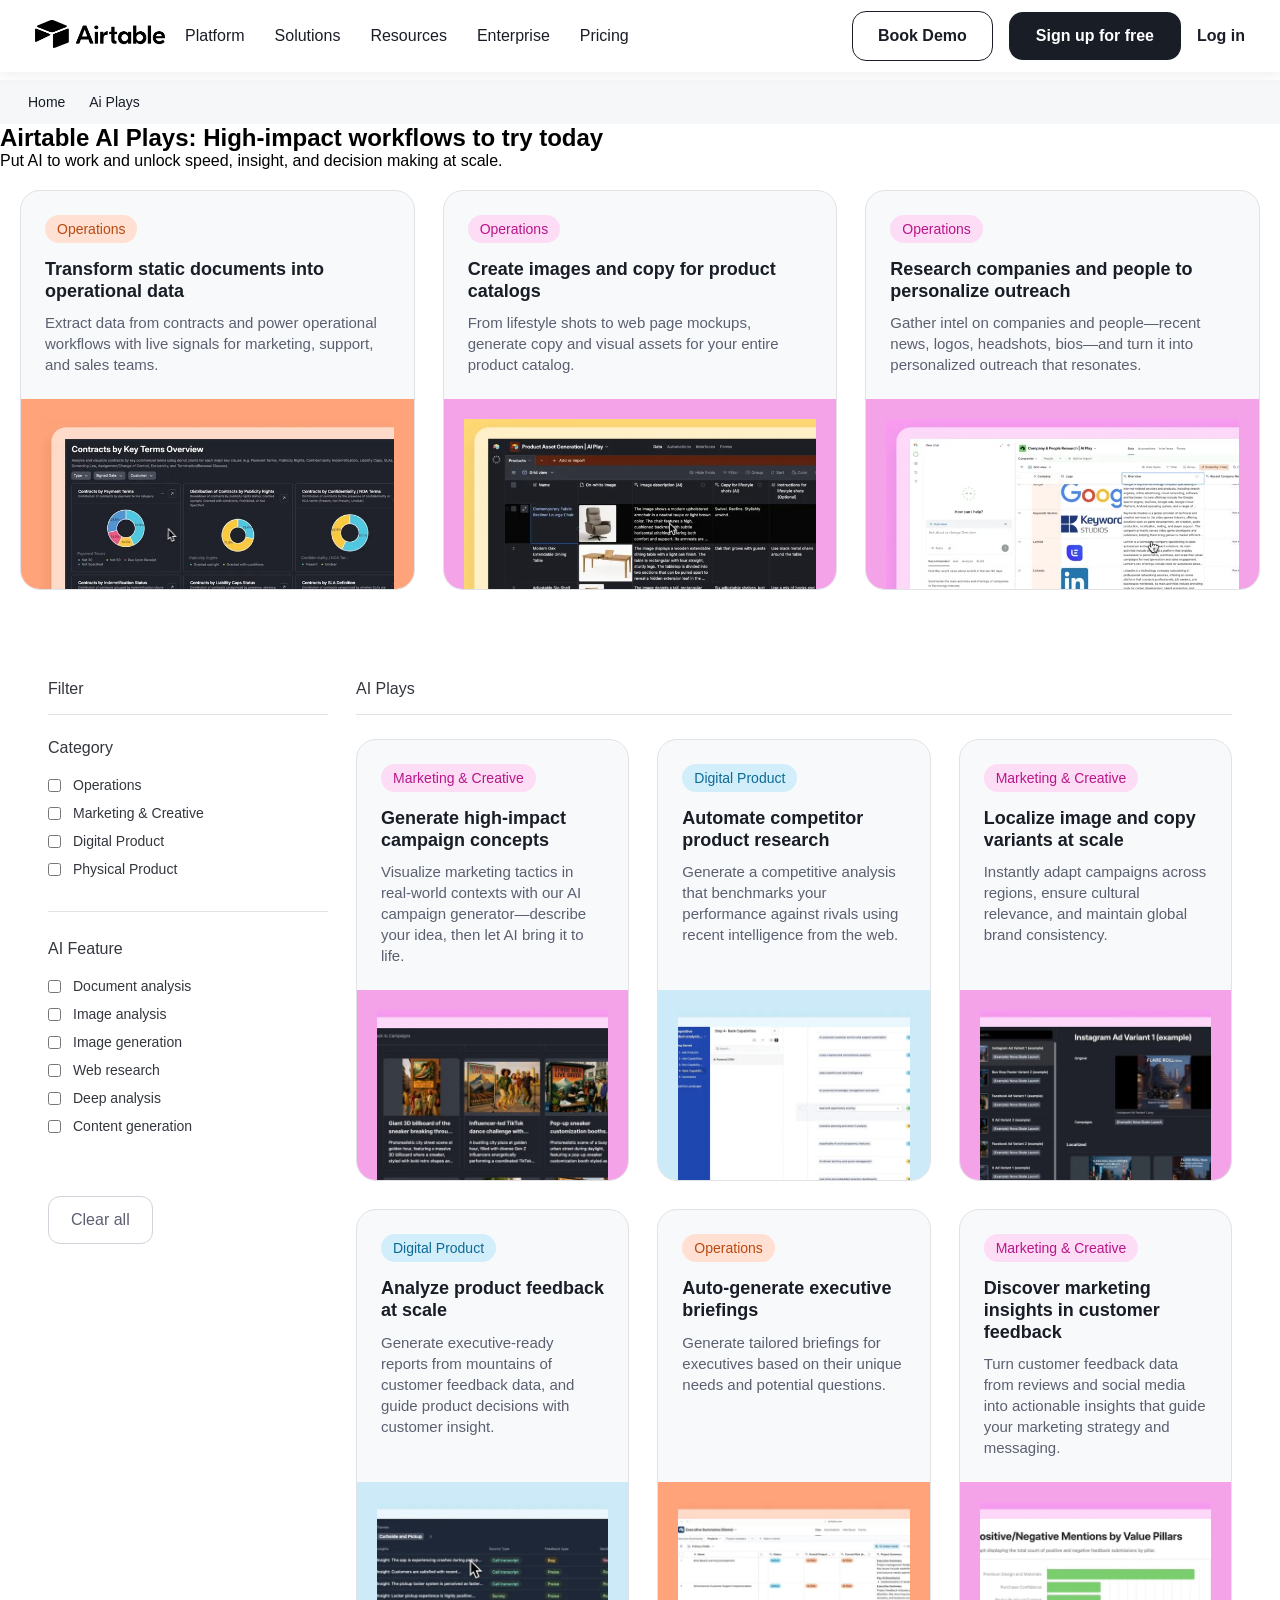
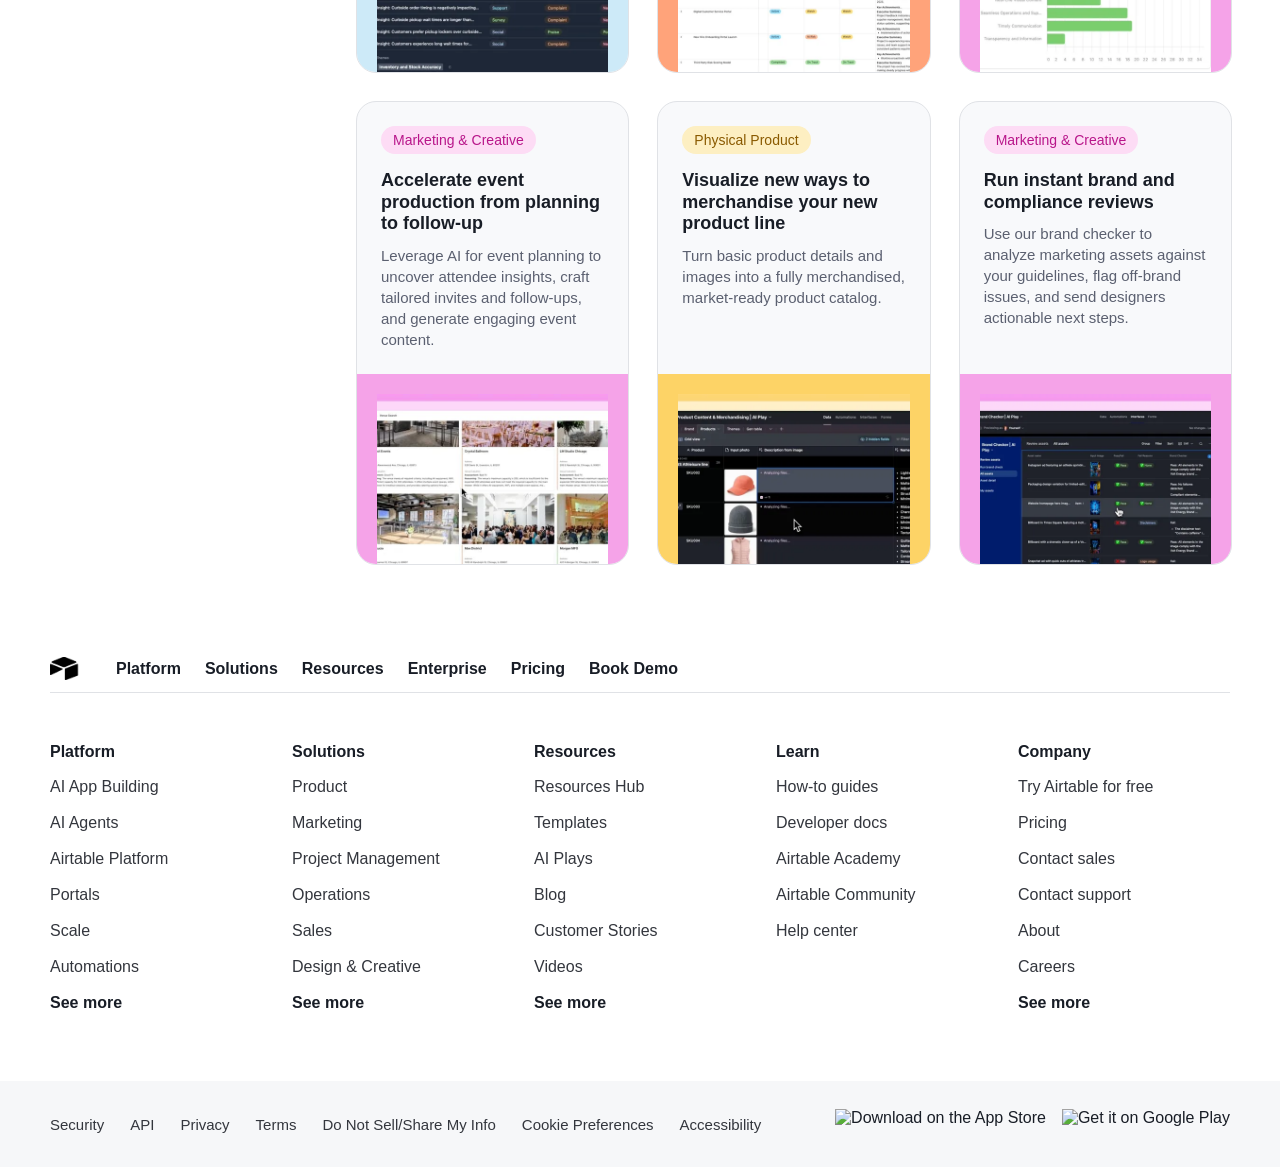
==== ai-plays.html @ f943ab3c "fix ai plays page  name" ====
<!DOCTYPE html>
<html lang="en">
<head>
    <meta charset="UTF-8">
    <meta name="viewport" content="width=device-width, initial-scale=1.0">
    <link rel="stylesheet" href="https://cdnjs.cloudflare.com/ajax/libs/font-awesome/7.3.1/css/all.min.css">
    <link rel="stylesheet" href="./style.css">
    <title>Aiplays</title>
</head>
<body>
    <nav class="nav-bar">
        <div class="nav-logo">
            <img src="./images/airtable logo.png" alt="" width="130">
        </div>

        <ul class="nav-links">
            <li><a href="">Platform</a><i class="fa-solid fa-angle-right"></i></li>
            <li><a href="">Solutions</a><i class="fa-solid fa-angle-right"></i></li>
            <li><a href="">Resources</a><i class="fa-solid fa-angle-right"></i></li>
            <li><a href="">Enterprise</a></li>
            <li><a href="">Pricing</a></li>
       </ul>

        <div class="nav-buttons">
            <a href="#" class="demo-btn">Book Demo</a>
            <a href="#" class="signup-btn">Sign up for free</a>
            <a href="#" class="login-btn">Log in</a>
       </div>
    </nav>

    <div class="builders-crumbs">
        <a href="./index.html">Home</a>
        <i class="fa-solid fa-angle-right"></i>
        <span>Ai Plays</span>
    </div>

    <section class="play-hero">
        <h1>Airtable AI Plays: High-impact workflows to try today</h1>
        <p>Put AI to work and unlock speed, insight, and decision making at scale.</p>
    </section>

    <section class="plays-top">
        <a href="#" class="plays-card plays-ops">
            <div class="plays-text">
                <span class="plays-tag"><i class="fa-solid fa-wand-magic-sparkles"></i> Operations</span>
                <h3>Transform static documents into operational data</h3>
                <p>Extract data from contracts and power operational workflows with live signals for marketing, support, and sales teams.</p>
            </div>
            <img src="./images/01.webp" alt="">
        </a>

        <a href="#" class="plays-card plays-mkt">
            <div class="plays-text">
                <span class="plays-tag"><i class="fa-solid fa-wand-magic-sparkles"></i> Operations</span>
                <h3>Create images and copy for product catalogs</h3>
                <p>From lifestyle shots to web page mockups, generate copy and visual assets for your entire product catalog.</p>
            </div>
            <img src="./images/02.webp" alt="">
        </a>

        <a href="#" class="plays-card plays-mkt">
            <div class="plays-text">
                <span class="plays-tag"><i class="fa-solid fa-wand-magic-sparkles"></i> Operations</span>
                <h3>Research companies and people to personalize outreach</h3>
                <p>Gather intel on companies and people—recent news, logos, headshots, bios—and turn it into personalized outreach that resonates.</p>
            </div>
            <img src="./images/03.webp" alt="">
        </a>
    </section>

    <section class="plays-main">
        <aside class="plays-filter">
            <p class="plays-label">Filter</p>

            <div class="plays-group">
                <h4>Category <i class="fa-solid fa-chevron-down"></i></h4>
                <label><input type="checkbox"> Operations</label>
                <label><input type="checkbox"> Marketing & Creative</label>
                <label><input type="checkbox"> Digital Product</label>
                <label><input type="checkbox"> Physical Product</label>
            </div>

            <div class="plays-group">
                <h4>AI Feature <i class="fa-solid fa-chevron-down"></i></h4>
                <label><input type="checkbox"> Document analysis</label>
                <label><input type="checkbox"> Image analysis</label>
                <label><input type="checkbox"> Image generation</label>
                <label><input type="checkbox"> Web research</label>
                <label><input type="checkbox"> Deep analysis</label>
                <label><input type="checkbox"> Content generation</label>
            </div>

            <button class="plays-clear"><i class="fa-solid fa-xmark"></i> Clear all</button>
        </aside>

        <div class="plays-list">
            <p class="plays-label">AI Plays</p>

            <div class="plays-grid">
                <a href="#" class="plays-card plays-mkt">
                    <div class="plays-text">
                        <span class="plays-tag"><i class="fa-solid fa-wand-magic-sparkles"></i> Marketing & Creative</span>
                        <h3>Generate high-impact campaign concepts</h3>
                        <p>Visualize marketing tactics in real-world contexts with our AI campaign generator—describe your idea, then let AI bring it to life.</p>
                    </div>
                    <img src="./images/04.webp" alt="">
                </a>

                <a href="#" class="plays-card plays-dig">
                    <div class="plays-text">
                        <span class="plays-tag"><i class="fa-solid fa-wand-magic-sparkles"></i> Digital Product</span>
                        <h3>Automate competitor product research</h3>
                        <p>Generate a competitive analysis that benchmarks your performance against rivals using recent intelligence from the web.</p>
                    </div>
                    <img src="./images/05.webp" alt="">
                </a>

                <a href="#" class="plays-card plays-mkt">
                    <div class="plays-text">
                        <span class="plays-tag"><i class="fa-solid fa-wand-magic-sparkles"></i> Marketing & Creative</span>
                        <h3>Localize image and copy variants at scale</h3>
                        <p>Instantly adapt campaigns across regions, ensure cultural relevance, and maintain global brand consistency.</p>
                    </div>
                    <img src="./images/06.webp" alt="">
                </a>

                <a href="#" class="plays-card plays-dig">
                    <div class="plays-text">
                        <span class="plays-tag"><i class="fa-solid fa-wand-magic-sparkles"></i> Digital Product</span>
                        <h3>Analyze product feedback at scale</h3>
                        <p>Generate executive-ready reports from mountains of customer feedback data, and guide product decisions with customer insight.</p>
                    </div>
                    <img src="./images/07.webp" alt="">
                </a>

                <a href="#" class="plays-card plays-ops">
                    <div class="plays-text">
                        <span class="plays-tag"><i class="fa-solid fa-wand-magic-sparkles"></i> Operations</span>
                        <h3>Auto-generate executive briefings</h3>
                        <p>Generate tailored briefings for executives based on their unique needs and potential questions.</p>
                    </div>
                    <img src="./images/08.webp" alt="">
                </a>

                <a href="#" class="plays-card plays-mkt">
                    <div class="plays-text">
                        <span class="plays-tag"><i class="fa-solid fa-wand-magic-sparkles"></i> Marketing & Creative</span>
                        <h3>Discover marketing insights in customer feedback</h3>
                        <p>Turn customer feedback data from reviews and social media into actionable insights that guide your marketing strategy and messaging.</p>
                    </div>
                    <img src="./images/09.webp" alt="9">
                </a>

                <a href="#" class="plays-card plays-mkt">
                    <div class="plays-text">
                        <span class="plays-tag"><i class="fa-solid fa-wand-magic-sparkles"></i> Marketing & Creative</span>
                        <h3>Accelerate event production from planning to follow-up</h3>
                        <p>Leverage AI for event planning to uncover attendee insights, craft tailored invites and follow-ups, and generate engaging event content.</p>
                    </div>
                    <img src="./images/10.jpg" alt="10">
                </a>

                <a href="#" class="plays-card plays-phy">
                    <div class="plays-text">
                        <span class="plays-tag"><i class="fa-solid fa-wand-magic-sparkles"></i> Physical Product</span>
                        <h3>Visualize new ways to merchandise your new product line</h3>
                        <p>Turn basic product details and images into a fully merchandised, market-ready product catalog.</p>
                    </div>
                    <img src="./images/11.webp" alt="11">
                </a>

                <a href="#" class="plays-card plays-mkt">
                    <div class="plays-text">
                        <span class="plays-tag"><i class="fa-solid fa-wand-magic-sparkles"></i> Marketing & Creative</span>
                        <h3>Run instant brand and compliance reviews</h3>
                        <p>Use our brand checker to analyze marketing assets against your guidelines, flag off-brand issues, and send designers actionable next steps.</p>
                    </div>
                    <img src="./images/12.webp" alt="12">
                </a>
            </div>

        </div>

    </section>

     <footer class="footer">
        <div class="footer-top">
            <img src="./images/footer img logo.png" alt="" width="30">
            <div class="footer-links">
                <a href="">Platform</a>
                <a href="">Solutions</a>
                <a href="">Resources</a>
                <a href="">Enterprise</a>
                <a href="">Pricing</a>
                <a href="">Book Demo</a>
            </div>

            <div class="footer-socials">
                <a href="#"><i class="fa-brands fa-facebook"></i></a>
                <a href="#"><i class="fa-brands fa-linkedin"></i></a>
                <a href="#"><i class="fa-brands fa-x-twitter"></i></a>
                <a href="#"><i class="fa-brands fa-instagram"></i></a>
                <a href="#"><i class="fa-brands fa-youtube"></i></a>
            </div>
        </div>

        <div class="footer-columns">
            <div class="footer-col">
                <h4>Platform</h4>
                <a href="#">AI App Building</a>
                <a href="#">AI Agents</a>
                <a href="#">Airtable Platform</a>
                <a href="#">Portals</a>
                <a href="#">Scale</a>
                <a href="#">Automations</a>
               <a href="#" class="footer-more">See more</a>
            </div>

            <div class="footer-col">
              <h4>Solutions</h4>
              <a href="#">Product</a>
              <a href="#">Marketing</a>
              <a href="#">Project Management</a>
              <a href="#">Operations</a>
              <a href="#">Sales</a>
              <a href="#">Design & Creative</a>
              <a href="#" class="footer-more">See more</a>
            </div>

            <div class="footer-col">
              <h4>Resources</h4>
              <a href="#">Resources Hub</a>
              <a href="#">Templates</a>
              <a href="#">AI Plays</a>
              <a href="#">Blog</a>
              <a href="#">Customer Stories</a>
              <a href="#">Videos</a>
              <a href="#" class="footer-more">See more</a>
          </div>

          <div class="footer-col">
               <h4>Learn</h4>
               <a href="#">How-to guides</a>
               <a href="#">Developer docs</a>
               <a href="#">Airtable Academy</a>
               <a href="#">Airtable Community</a>
               <a href="#">Help center</a>
           </div>

           <div class="footer-col">
               <h4>Company</h4>
               <a href="#">Try Airtable for free</a>
               <a href="#">Pricing</a>
               <a href="#">Contact sales</a>
               <a href="#">Contact support</a>
               <a href="#">About</a>
               <a href="#">Careers</a>
               <a href="#" class="footer-more">See more</a>
          </div>

        </div>

        <div class="footer-bottom">
            <div class="footer-legal">
                <a href="#">Security</a>
                <a href="#">API</a>
                <a href="#">Privacy</a>
                <a href="#">Terms</a>
                <a href="#">Do Not Sell/Share My Info</a>
                <a href="#">Cookie Preferences</a>
                <a href="#">Accessibility</a>
            </div>
            <div class="footer-apps">
                <img src="./images/app store.svg" alt="Download on the App Store" height="30">
                <img src="./images/google play.svg" alt="Get it on Google Play" height="30">
            </div>
        </div>
    </footer>
    
</body>
</html>
---- style.css ----
*{
margin: 0;
    padding: 0;
    box-sizing: border-box;
    font-family: 'Segoe UI', sans-serif;
    text-decoration: none;
    list-style-type: none;

}
.nav-bar{
    display: flex;
    align-items: center;
    width: 100%;
    position: fixed;
    top: 0;
    left: 0;
    z-index: 10;
    background-color: white;
    padding: 0px 35px;
    box-shadow: 0 4px 12px rgba(0, 0, 0, 0.06);
}

.nav-logo{
    padding: 20px 0px;
    margin-right: 20px;
}

.nav-links {
    display: flex;
    align-items: center;
    font-size: 16px;
    font-weight: 500;
    gap: 30px;
}

.nav-links a{
    color: #191d26;
}

.nav-links i{
    font-size: small;
    opacity: 30%;
}

.nav-buttons {
    display: flex;
    align-items: center;
    gap: 16px;
    margin-left: auto;
}

.demo-btn {
    padding: 15px 25px;
    border: 1px solid #191d26;
    border-radius: 14px;

    color: #191d26;
    background-color: white;

    font-weight: 600;
}


.signup-btn {
    padding: 15px 27px;
    border-radius: 14px;

    color: white;
    background-color: #191d26;

    font-weight: 600;
}


.login-btn {
    color: #191d26;
    font-weight: 600;
}

/*hero*/

.hero{
    margin-top: 50px;
    padding-top: 80px;
}

.hero-header h1 {
    text-align: center;
    font-weight: 400;
    font-size: 40px;
    line-height: 48px;
}

.hero-header p {
    max-width: 850px;
    margin: 0 auto;
    text-align: center;
    font-size: 16px;
    font-weight: 400;
    line-height: 21.6px;
    padding: 30px 0;
    color: #5c5656;
}


.hero-buttons {
    display: flex;
    justify-content: center;
    align-items: center;
    gap: 16px;
}


.started-btn{
    padding: 19px 30px;
    border-radius: 14px;
    color: white;
    background-color: #191d26;
    font-size: 16px;
    font-weight: 600;
}

.hero-image{
    text-align: center;
    margin-top: 30px;
}

.hero-demo-btn {
    padding: 19px 30px;
    border: 1px solid #191d26;
    border-radius: 14px;
    color: #191d26;
    background-color: white;
    font-size: 16px;
    font-weight: 600;
}

.hero-video {
    width: 82%;
    margin: 30px auto 0;
    overflow: hidden;
    border-radius: 16px;
}

.hero-video video {
    display: block;
    width: 100%;
    height: auto;
}

/* marquee section */

.marquee-section {
    width: 100%;
    padding: 80px 0;
    overflow: hidden;
}

.marquee-section h2 {
    text-align: center;
    margin-bottom: 45px;
    font-size: 16px;
    font-weight: 500;
    color: #5c5656;
}

.logo-marquee {
    width: 100%;
    overflow: hidden;
    display: flex;
}

.logo-track {
    display: flex;
    align-items: center;
    gap: 70px;
    padding-right: 70px;
    flex-shrink: 0;
    animation: logo-scroll 100s linear infinite;
}

.logo-track img {
    width: auto;
    height: 50px;
    object-fit: contain;
    flex-shrink: 0;
}

@keyframes logo-scroll {
    from {
        transform: translateX(0);
    }

    to {
        transform: translateX(-100%);
    }
} 

/* workflow */

.workflow-sect{
    padding: 100px 35px;
    max-width: 1300px;
    margin: 0 auto;
}

.workflow-title {
    font-size: 32px;
    font-weight: 400;
    letter-spacing: 0px;
    margin-bottom: 40px;
}

/* workflow section */

.workflow-container {
    display: flex;
    gap: 35px;
}


/* left side */

.workflow-sidebar {
    width: 240px;
    position: sticky;
    top: 100px;
    align-self: flex-start;
}

.workflow-item {
    padding: 18px 25px;
    border-bottom: 1px solid #eeeeee;
    color: #365675;
    font-size: 18px;
}


/* active item */

.workflow-item.active {
    color: #191d26;
    position: relative;
}

.workflow-item.active::before {
    content: "";
    width: 8px;
    height: 8px;
    background: #a43224;
    position: absolute;
    left: 0;
    top: 25px;
    border-radius: 2px;
}


/* right side */

.workflow-content {
    flex: 1;
    display: flex;
    flex-direction: column;
    gap: 30px;
}

.workflow-card {
    width: 100%;
    min-height: 500px;
    padding: 55px 48px;
    background: #a43224;
    border-radius: 22px;
    color: white;
    display: flex;
    justify-content: space-between;
    align-items: flex-start;
}

.workflow-card-text {
    max-width: 650px;
}

.workflow-card h3 {
    font-size: 26px;
    font-weight: 500;
    margin-bottom: 20px;
}

.workflow-card p {
    font-size: 17px;
    line-height: 1.5;
    color: #f1dcd8;
}

.workflow-btn {
    padding: 18px 25px;
    background: white;
    color: #191d26;
    border-radius: 12px;
    font-weight: 600;
    white-space: nowrap;
}

/* agents at scale */

.agents-card {
    padding: 0;
    overflow: hidden;
    background: white;
    border: 1px solid #dddddd;
    border-radius: 22px;
    color: #191d26;
    display: flex;
    flex-direction: column;
}

.workflow-card-video {
    width: 100%;
    height: 300px;
    overflow: hidden;
}

.workflow-card-video video {
    width: 100%;
    height: 100%;
    object-fit: cover;
    display: block;
}

.workflow-card-bottom {
    min-height: 210px;
    padding: 55px 48px;

    display: flex;
    justify-content: space-between;
    align-items: center;
    gap: 40px;
}

.agents-card .workflow-card-text {
    max-width: 650px;
}

.agents-card .workflow-card-text h3 {
    color: #191d26;
    margin-bottom: 20px;
}

.agents-card .workflow-card-text p {
    color: #8b909b;
}

.agents-card .workflow-btn {
    background: #191d26;
    color: white;
}

/* Omni 03 */

.omni-card {
    width: 100%;
    min-height: 500px;
    padding: 0;
    background: transparent;
    border: none;
    border-radius: 22px;
    overflow: hidden;
    position: relative;
    color: white;
}

/* Full card background */
.omni-visual {
    position: absolute;
    inset: 0;
    width: 100%;
    height: 100%;
    overflow: hidden;
}

.omni-bg {
    width: 100%;
    height: 100%;
    object-fit: cover;
    display: block;
}

.omni-gif {
    position: absolute;
    width: 22%;
    height: auto;
    top: 25%;
    left: 15%;
    transform: translate(-50%, -50%);
}

.omni-card .workflow-card-bottom {
    position: relative;
    z-index: 2;
    min-height: 500px;
    padding: 55px 48px;
    display: flex;
    flex-direction: column;
    justify-content: flex-end;
    align-items: flex-start;
    gap: 25px;
}

.omni-card .workflow-card-text {
    max-width: 650px;
}

.omni-card .workflow-card-text h3 {
    color: #29509d;
    margin-bottom: 20px;
    font-weight: 400;
    font-size: 24px;
}

.omni-card .workflow-card-text p {
    color: #6387b9;
    font-weight: 400;
    font-size: 16px;
}

.omni-card .workflow-btn {
    background: #191d26;
    color: white;
}

/* enterprise workflow */

.enterprise-card {
    width: 100%;
    min-height: 900px;
    padding: 48px 40px;
    background: #f8f3e8;
    border: 1px solid #dddddd;
    border-radius: 22px;
    color: #254d2d;
    display: grid;
    grid-template-columns: 1fr 1.3fr;
    gap: 60px;
}

.enterprise-intro {
    display: flex;
    flex-direction: column;
    align-items: flex-start;
}

.enterprise-icon {
    font-size: 38px;
    margin-bottom: 45px;
}

.enterprise-intro h3 {
    font-size: 27px;
    line-height: 1.4;
    font-weight: 400;
    max-width: 420px;
    margin: 0;
}

.enterprise-content {
    display: flex;
    flex-direction: column;
    gap: 35px;
}

.enterprise-group h4 {
    font-size: 17px;
    font-weight: 600;
    margin: 0 0 18px;
}

.enterprise-group p {
    display: flex;
    align-items: flex-start;
    gap: 14px;
    font-size: 15px;
    line-height: 1.5;
    color: #4d4d4d;
    margin: 0 0 17px;
}

.enterprise-group p i {
    font-size: 14px;
    margin-top: 4px;
    flex-shrink: 0;
}

/* AI PLAYS SECTION */

.ai-plays-sect {
    padding: 48px 28px;
}

/* header */
.ai-plays-header {
    display: grid;
    grid-template-columns: 1fr auto;
    align-items: center;
    row-gap: 24px;
}

.ai-plays-title {
    grid-column: 1;
    margin: 0;
    font-size: 32px;
    font-weight: 400;
    letter-spacing: -0.02em;
    color: #181d26;
}

.ai-plays-text {
    grid-column: 1;
    margin: 0;
    color: #5b6070;
}

.ai-plays-link {
    grid-column: 2;
    grid-row: 1 / span 2;
    padding: 16px 24px;
    background: #181d26;
    color: #fff;
    font-weight: 600;
    text-decoration: none;
    border-radius: 12px;
}

/* cards grid */
.ai-plays-cards {
    display: grid;
    grid-template-columns: repeat(6, 1fr);
    gap: 32px;
    margin-top: 40px;
}

.ai-plays-card:nth-child(1) { grid-column: span 4; }
.ai-plays-card:nth-child(2) { grid-column: span 2; }
.ai-plays-card:nth-child(3),
.ai-plays-card:nth-child(4) { grid-column: span 3; }

.ai-plays-card {
    position: relative;
    height: 430px;
    border-radius: 40px;
    overflow: hidden;
}

.ai-plays-front {
    width: 100%;
    height: 100%;
    object-fit: cover;
    object-position: top left;
}

/* back fades in on hover */
.ai-plays-back {
    position: absolute;
    inset: 0;
    display: flex;
    flex-direction: column;
    justify-content: center;
    align-items: center;
    gap: 40px;
    padding: 48px;
    text-align: center;
    background: var(--bg);
    color: var(--fg);
    opacity: 0;
    transition: opacity 0.4s ease;
}

.ai-plays-card:hover .ai-plays-back {
    opacity: 1;
}

.ai-plays-card:nth-child(1) .ai-plays-back p {
    max-width: 720px;
}

.ai-plays-back p {
    margin: 0;
    max-width: 480px;
    font-size: 32px;
    font-weight: 500;
    line-height: 1.25;
}

.ai-plays-back a {
    padding: 14px 34px;
    background: var(--fg);
    color: var(--bg);
    font-weight: 500;
    font-size: 20px;
    text-decoration: none;
    border-radius: 999px;
}

.ai-plays-card:nth-child(1) { --bg: #ffa37a; --fg: #aa2d00; }
.ai-plays-card:nth-child(2) { --bg: #ccecf9; --fg: #0a2e0e; }
.ai-plays-card:nth-child(3) { --bg: #1b1464; --fg: #fa91e0; }
.ai-plays-card:nth-child(4) { --bg: #0b2e0f; --fg: #fdb827; }

/* mobile: one column */
@media (max-width: 768px) {
    .ai-plays-cards {
        grid-template-columns: 1fr;
    }

    .ai-plays-card:nth-child(n) {
        grid-column: auto;
    }

    .ai-plays-header {
        grid-template-columns: 1fr;
    }

    .ai-plays-link {
        grid-column: 1;
        grid-row: auto;
        justify-self: start;
    }
}

/* resources sect */

.resources-sect {
    padding: 160px 62px 48px;
}

.resources-title {
    margin: 0 0 48px;
    font-size: 36px;
    font-weight: 400;
    letter-spacing: -0.02em;
    color: #181d26;
}

.resources-cards {
    display: grid;
    grid-template-columns: repeat(3, 1fr);
    gap: 48px;
}

.resources-card {
    display: block;
    border: 1px solid #e0e2e6;
    border-radius: 16px;
    overflow: hidden;
    background: #f8f9fb;
    transition: transform 0.2s ease;
}

.resources-card:hover {
    transform: translateY(-4px);
}

.resources-img {
    display: block;
    width: 100%;
    height: 210px;
    object-fit: cover;
}

.resources-text {
    padding: 24px;
}

.resources-text h3 {
    margin: 0 0 12px;
    font-size: 18px;
    font-weight: 600;
    color: #181d26;
}

.resources-text p {
    margin: 0;
    font-size: 15px;
    line-height: 1.3;
    color: #5b6070;
}

@media (max-width: 768px) {
    .resources-sect {
        padding: 96px 28px 48px;
    }

    .resources-cards {
        grid-template-columns: 1fr;
    }
}

/* story card section */
.story-card {
    position: relative;
    height: 490px;
    margin-top: 64px;
    border-radius: 24px;
    overflow: hidden;
    color: #fff;
}

.story-video {
    position: absolute;
    inset: 0;
    width: 100%;
    height: 100%;
    object-fit: cover;
}

.story-card::after {
    content: "";
    position: absolute;
    inset: 0;
    background: linear-gradient(to right, rgba(0, 0, 0, 0.6), rgba(0, 0, 0, 0.1));
}

.story-content,
.story-bottom,
.story-btn {
    position: absolute;
    z-index: 1;
}

.story-content {
    top: 64px;
    left: 64px;
    right: 64px;
}

.story-quote {
    max-width: 820px;
    font-size: 40px;
    font-weight: 400;
    line-height: 1.3;
    letter-spacing: -0.01em;
}

.story-bottom {
    left: 64px;
    bottom: 64px;
}

.story-author {
    display: block;
    width: 90px;
    margin-bottom: 16px;
}

.story-bottom p {
    font-size: 20px;
    line-height: 1.3;
}

.story-btn {
    right: 64px;
    bottom: 64px;
    padding: 18px 25px;
    background: #fff;
    color: #181d26;
    font-weight: 600;
    border-radius: 12px;
}

@media (max-width: 768px) {
    .story-card {
        height: auto;
        min-height: 480px;
        padding: 28px;
        display: flex;
        flex-direction: column;
        justify-content: space-between;
        gap: 40px;
    }

    .story-content,
    .story-bottom,
    .story-btn {
        position: relative;
        top: auto;
        right: auto;
        bottom: auto;
        left: auto;
    }

    .story-quote {
        font-size: 26px;
    }

    .story-btn {
        align-self: flex-start;
    }
}

/* cta section */

.cta-sect {
    margin: 32px 32px 100px;
    padding: 40px;
    border: 1px solid #e0e2e6;
    border-radius: 20px;
}

.cta-title {
    font-size: 36px;
    font-weight: 400;
    color: #33363d;
    margin-bottom: 12px;
}

.cta-text {
    font-size: 16px;
    color: #33363d;
    margin-bottom: 28px;
}

.cta-btn {
    display: inline-block;
    padding: 18px 25px;
    background: #181d26;
    color: #fff;
    font-weight: 600;
    border-radius: 12px;
}

@media (max-width: 768px) {
    .cta-sect {
        margin: 32px 16px 64px;
        padding: 28px;
    }

    .cta-title {
        font-size: 28px;
    }
}

/* footer */

.footer {
    color: #181d26;
}

/* top row */
.footer-top {
    display: flex;
    align-items: center;
    gap: 36px;
    margin: 0 50px;
    padding: 12px 0;
    border-bottom: 1px solid #e0e2e6;
}

.footer-links {
    display: flex;
    gap: 24px;
    font-weight: 600;
}

.footer-links a {
    color: #181d26;
}

.footer-socials {
    display: flex;
    gap: 28px;
    margin-left: auto;
    font-size: 18px;
}

.footer-socials a {
    color: #8b909b;
}

/* link columns */
.footer-columns {
    display: grid;
    grid-template-columns: repeat(5, 1fr);
    gap: 30px;
    padding: 50px 50px 60px;
}

.footer-col h4 {
    margin-bottom: 8px;
    font-size: 16px;
    font-weight: 600;
}

.footer-col a {
    display: block;
    padding: 9px 0;
    font-size: 16px;
    color: #33363d;
}

.footer-col .footer-more {
    font-weight: 600;
    color: #181d26;
}

/* bottom bar */
.footer-bottom {
    display: flex;
    justify-content: space-between;
    align-items: center;
    padding: 28px 50px;
    background: #f6f7f9;
}

.footer-legal {
    display: flex;
    gap: 26px;
    font-size: 15px;
    font-weight: 500;
}

.footer-legal a {
    color: #33363d;
}

.footer-apps {
    display: flex;
    gap: 16px;
}

@media (max-width: 768px) {
    .footer-top {
        flex-wrap: wrap;
        margin: 0 20px;
    }

    .footer-links {
        flex-wrap: wrap;
        gap: 16px;
    }

    .footer-socials {
        margin-left: 0;
    }

    .footer-columns {
        grid-template-columns: repeat(2, 1fr);
        padding: 40px 20px;
    }

    .footer-bottom {
        flex-direction: column;
        align-items: flex-start;
        gap: 24px;
        padding: 28px 20px;
    }

    .footer-legal {
        flex-wrap: wrap;
        gap: 16px;
    }
}

/* builders & breakthroughs */

.builders-crumbs {
    margin-top: 80px;
    padding: 14px 28px;
    background: #f6f7f9;
    font-size: 14px;
    color: #181d26;
}

.builders-crumbs a {
    color: #181d26;
}

.builders-crumbs i {
    margin: 0 10px;
    font-size: 10px;
    opacity: 0.4;
}

/* hero */
.builders-hero {
    max-width: 760px;
    margin: 0 auto;
    padding: 40px 28px 0;
    text-align: center;
}

.builders-hero h1 {
    margin-bottom: 20px;
    font-size: 36px;
    font-weight: 400;
    color: #33363d;
}

.builders-hero p {
    font-size: 15px;
    line-height: 1.3;
    color: #5b6070;
}

/* episode 1 */
.builders-feature {
    display: grid;
    grid-template-columns: repeat(2, minmax(0, 1fr));
    align-items: center;
    gap: 40px;
    padding: 120px 28px;
}

.builders-label {
    font-size: 12px;
    color: #33363d;
}

.builders-feature-text h2 {
    margin: 6px 0 24px;
    font-size: 48px;
    font-weight: 600;
    line-height: 1.1;
    color: #181d26;
}

.builders-feature-text p {
    margin-bottom: 28px;
    max-width: 450px;
    font-size: 18px;
    line-height: 1.6;
    color: #33363d;
}

.builders-btn {
    display: inline-block;
    padding: 18px 25px;
    background: #181d26;
    color: #fff;
    font-weight: 600;
    border-radius: 12px;
}

.builders-feature video {
    display: block;
    width: 100%;
    height: auto;
}

/* stay in builder mode */
.builders-more {
    padding: 60px 28px;
}

.builders-more h2 {
    margin-bottom: 32px;
    font-size: 32px;
    font-weight: 400;
    color: #181d26;
}


.builders-cards {
    display: flex;
    gap: 28px;
    overflow-x: auto;
    scrollbar-width: none;
}

.builders-cards::-webkit-scrollbar {
    display: none;
}

.builders-card {
    flex: 0 0 440px;
    height: 488px;
    display: flex;
    flex-direction: column;
    border: 1px solid #e0e2e6;
    border-radius: 24px;
    overflow: hidden;
    color: #181d26;
}

.builders-card-text {
    padding: 34px;
}

.builders-pill {
    display: inline-block;
    margin-bottom: 20px;
    padding: 6px 12px;
    background: #eceef1;
    border-radius: 999px;
    font-size: 14px;
    color: #5b6070;
}

.builders-card h3 {
    font-size: 18px;
    font-weight: 600;
    line-height: 1.2;
}

/* image sits at the bottom of the card */
.builders-card img {
    margin-top: auto;
    width: 100%;
    height: 280px;
    object-fit: cover;
    object-position: bottom;
}

@media (max-width: 768px) {
    .builders-feature {
        grid-template-columns: 1fr;
        padding: 60px 28px;
    }

    .builders-feature-text h2 {
        font-size: 34px;
    }

    .builders-card {
        flex-basis: 300px;
    }
}

/* ai plays page */

/* hero */
.plays-hero {
    display: grid;
    grid-template-columns: 1fr 1fr;
    align-items: center;
    gap: 40px;
    padding: 50px 48px 60px;
    background: #1d0b57;
    color: #fff;
}

.plays-hero h1 {
    max-width: 520px;
    font-size: 44px;
    font-weight: 400;
    line-height: 1.15;
}

.plays-hero p {
    max-width: 440px;
    font-size: 16px;
    line-height: 1.4;
}

/* featured row */
.plays-top {
    display: grid;
    grid-template-columns: repeat(3, minmax(0, 1fr));
    gap: 28px;
    padding: 20px 20px 0;
}

/* card (used in both rows) */
.plays-card {
    display: flex;
    flex-direction: column;
    border: 1px solid #e0e2e6;
    border-radius: 20px;
    overflow: hidden;
    background: #f8f9fb;
    color: #181d26;
}

.plays-text {
    padding: 24px;
}

.plays-tag {
    display: inline-block;
    margin-bottom: 16px;
    padding: 6px 12px;
    border-radius: 999px;
    font-size: 14px;
    background: var(--tag-bg);
    color: var(--tag-fg);
}

.plays-card h3 {
    margin-bottom: 10px;
    font-size: 18px;
    font-weight: 600;
    line-height: 1.2;
}

.plays-card p {
    font-size: 15px;
    line-height: 1.4;
    color: #5b6070;
}

.plays-card img {
    margin-top: auto;
    width: 100%;
    height: 190px;
    padding: 20px 20px 0;
    background: var(--tint);
    object-fit: cover;
    object-position: top;
}

/* category colours */
.plays-ops { --tint: #ffa37a; --tag-bg: #ffe0d2; --tag-fg: #b84a12; }
.plays-mkt { --tint: #f5a3e8; --tag-bg: #fddcf5; --tag-fg: #b8168a; }
.plays-dig { --tint: #cdeaf8; --tag-bg: #d3eefb; --tag-fg: #0b6a94; }
.plays-phy { --tint: #fdd366; --tag-bg: #fdefc2; --tag-fg: #8a5a00; }

/* filter + grid */
.plays-main {
    display: grid;
    grid-template-columns: 280px minmax(0, 1fr);
    gap: 28px;
    padding: 90px 48px 80px;
}

.plays-label {
    margin-bottom: 24px;
    padding-bottom: 16px;
    border-bottom: 1px solid #e0e2e6;
    font-size: 16px;
    color: #33363d;
}

.plays-group {
    margin-bottom: 28px;
    padding-bottom: 28px;
    border-bottom: 1px solid #e0e2e6;
}

.plays-group:last-of-type {
    border-bottom: none;
}

.plays-group h4 {
    display: flex;
    justify-content: space-between;
    align-items: center;
    margin-bottom: 14px;
    font-size: 16px;
    font-weight: 400;
    color: #33363d;
}

.plays-group h4 i {
    font-size: 12px;
    color: #5b6070;
}

.plays-group label {
    display: flex;
    align-items: center;
    gap: 12px;
    padding: 6px 0;
    font-size: 14px;
    color: #33363d;
    cursor: pointer;
}

.plays-clear {
    padding: 14px 22px;
    border: 1px solid #cfd3da;
    border-radius: 12px;
    background: #fff;
    font-size: 16px;
    color: #5b6070;
    cursor: pointer;
}

.plays-grid {
    display: grid;
    grid-template-columns: repeat(3, minmax(0, 1fr));
    gap: 28px;
}

@media (max-width: 768px) {
    .plays-hero,
    .plays-top,
    .plays-main,
    .plays-grid {
        grid-template-columns: 1fr;
    }

    .plays-hero h1 {
        font-size: 32px;
    }

    .plays-main {
        padding: 60px 20px;
    }
}

/* productcentral page */

.product-main {
    display: grid;
    grid-template-columns: minmax(0, 1fr) 530px;
    gap: 140px;
    padding: 40px 24px 100px;
}

/* left side */
.product-label {
    display: inline-block;
    margin-bottom: 14px;
    font-size: 16px;
    font-weight: 500;
    color: #181d26;
}

.product-label i {
    margin-right: 6px;
    color: #e8457a;
}

.product-info h1 {
    margin-bottom: 40px;
    font-size: 48px;
    font-weight: 500;
    line-height: 1.15;
    color: #2d3036;
}

.product-info p {
    margin-bottom: 40px;
    font-size: 19px;
    line-height: 1.5;
    color: #33363d;
}

.product-info img {
    display: block;
    width: 100%;
    margin-bottom: 28px;
    border-radius: 8px;
}

.product-info h3 {
    margin-bottom: 18px;
    font-size: 18px;
    font-weight: 600;
    color: #181d26;
}

.product-list {
    padding-left: 32px;
}

.product-list li {
    list-style-type: disc;
    margin-bottom: 8px;
    font-size: 19px;
    line-height: 1.5;
    color: #33363d;
}

.product-list strong {
    font-weight: 600;
    color: #181d26;
}

/* form card */
.product-form {
    align-self: start;
    padding: 30px;
    background: #fff;
    border-radius: 24px;
    box-shadow: 0 10px 40px rgba(0, 0, 0, 0.1);
}

.product-form h2 {
    margin-bottom: 24px;
    font-size: 20px;
    font-weight: 500;
    color: #181d26;
}

.product-row {
    display: grid;
    grid-template-columns: 1fr 1fr;
    gap: 8px;
    margin-bottom: 10px;
}

.product-field {
    display: block;
    margin-bottom: 10px;
    padding: 10px 14px 6px;
    border: 1px solid #cfd3da;
    border-radius: 12px;
    background: #fff;
}

.product-row .product-field {
    margin-bottom: 0;
}

.product-field span {
    display: block;
    margin-bottom: 6px;
    font-size: 13px;
    color: #33363d;
}

.product-field b {
    font-weight: 400;
    color: #d6336c;
}

.product-field input,
.product-field select {
    width: 100%;
    height: 28px;
    border: none;
    outline: none;
    background: transparent;
    font-size: 16px;
}

.product-consent {
    margin: 24px 0 28px;
    font-size: 14px;
    line-height: 1.4;
    color: #6b7080;
}

.product-consent a {
    color: #1b61c9;
    text-decoration: underline;
}

.product-btn {
    width: 100%;
    padding: 20px;
    border: none;
    border-radius: 12px;
    background: #181d26;
    color: #fff;
    font-size: 16px;
    font-weight: 600;
    cursor: pointer;
}

/* explore categories */
.product-explore {
    padding: 60px 24px 80px;
}

.product-explore-top {
    display: flex;
    justify-content: space-between;
    align-items: center;
    margin-bottom: 40px;
}

.product-explore-top h2 {
    font-size: 22px;
    font-weight: 400;
    color: #181d26;
}

.product-explore-top a {
    font-size: 18px;
    color: #1b61c9;
}

.product-cats {
    display: grid;
    grid-template-columns: repeat(5, 1fr);
    text-align: center;
}

.product-cats a {
    font-size: 18px;
    color: #33363d;
}

.product-cats i {
    display: block;
    margin: 0 auto 12px;
    font-size: 24px;
}
.product-cats a:nth-child(1) i,
.product-cats a:nth-child(2) i { color: #e8457a; }
.product-cats a:nth-child(3) i { color: #2fa84f; }
.product-cats a:nth-child(4) i { color: #7a5af8; }
.product-cats a:nth-child(5) i { color: #f59e0b; }

@media (max-width: 768px) {
    .product-main {
        grid-template-columns: 1fr;
        gap: 40px;
    }

    .product-info h1 {
        font-size: 34px;
    }

    .product-cats {
        grid-template-columns: repeat(2, 1fr);
        gap: 32px;
    }
}

/* customer stories page */

/* hero + slides */
.stories-hero {
    padding: 50px 0 40px;
    background: #f6f7f9;
    text-align: center;
}

.stories-kicker {
    margin-bottom: 10px;
    font-size: 32px;
    font-weight: 400;
    color: #4a4e59;
}

.stories-hero h1 {
    margin-bottom: 40px;
    font-size: 40px;
    font-weight: 500;
    color: #181d26;
}


.stories-slides {
    display: flex;
    gap: 20px;
    padding: 0 20%;
    overflow-x: auto;
    scroll-snap-type: x mandatory;
    scrollbar-width: none;
    text-align: left;
}

.stories-slides::-webkit-scrollbar {
    display: none;
}

.stories-slides {
    --w: 64vw;   
    display: flex;
    gap: 20px;
    padding: 0 calc((100vw - var(--w)) / 2);
    overflow-x: auto;
    scroll-snap-type: x mandatory;
    scrollbar-width: none;
    text-align: left;
}

.stories-slide {
    position: relative;
    flex: 0 0 var(--w);
    aspect-ratio: 16 / 9;
    border-radius: 24px;
    overflow: hidden;
    scroll-snap-align: center;
    color: #fff;
}


.stories-slide::after {
    content: "";
    position: absolute;
    inset: 0;
    background: linear-gradient(to top, rgba(0, 0, 0, 0.7), rgba(0, 0, 0, 0.05) 60%);
}

.stories-slide-text,
.stories-slide-btn {
    position: absolute;
    z-index: 1;
}

.stories-slide-text {
    left: 32px;
    bottom: 32px;
    max-width: 65%;
}

.stories-slide-text span {
    display: block;
    margin-bottom: 10px;
    font-size: 14px;
}

.stories-slide-text h3 {
    font-size: 30px;
    font-weight: 500;
    line-height: 1.2;
}

.stories-slide-btn {
    right: 32px;
    bottom: 32px;
    padding: 14px 22px;
    border: 1px solid #fff;
    border-radius: 10px;
    background: rgba(0, 0, 0, 0.25);
    color: #fff;
    font-weight: 600;
}

/* indicator lines and arrow (decoration for now) */
.stories-dots {
    display: flex;
    justify-content: center;
    align-items: center;
    gap: 8px;
    margin-top: 36px;
}

.stories-dots span {
    width: 70px;
    height: 2px;
    background: #cfd3da;
}

.stories-dots span.active {
    background: #181d26;
}

.stories-dots i {
    margin-left: 24px;
    color: #b0b4bd;
}

/* trusted by */
.stories-trust {
    padding: 60px 24px 50px;
    text-align: center;
}

.stories-trust p {
    margin-bottom: 30px;
    font-size: 14px;
    color: #5b6070;
}

.stories-logos {
    display: flex;
    justify-content: center;
    align-items: center;
    flex-wrap: wrap;
    gap: 60px;   /* spacing between logos */
}

.stories-logos img {
    height: 28px;   /* logo size */
    width: auto;
}
/* story cards */
.stories-grid {
    display: grid;
    grid-template-columns: repeat(3, minmax(0, 1fr));
    gap: 22px;
    padding: 0 24px;
}

.stories-card {
    border: 1px solid #e0e2e6;
    border-radius: 16px;
    overflow: hidden;
    background: #f8f9fb;
    color: #181d26;
}

.stories-photo {
    display: block;
    width: 100%;
    aspect-ratio: 16 / 9;
    object-fit: cover;
}

.stories-body {
    padding: 18px 18px 22px;
}

.stories-logo {
    display: block;
    height: 24px;
    width: auto;
    margin-bottom: 14px;
}

.stories-body h3 {
    font-size: 15px;
    font-weight: 600;
    line-height: 1.35;
}

/* load more */
.stories-more {
    padding: 40px 0 100px;
    text-align: center;
}

.stories-more a {
    display: inline-block;
    padding: 14px 24px;
    border: 1px solid #181d26;
    border-radius: 12px;
    background: #fff;
    font-weight: 600;
    color: #181d26;
}

/* join band */
.stories-join {
    display: flex;
    justify-content: space-between;
    align-items: center;
    gap: 24px;
    padding: 70px 24px;
    background: #eef3fb;
}

.stories-join h2 {
    font-size: 28px;
    font-weight: 300;
    color: #33363d;
}

.stories-join-btn {
    padding: 18px 25px;
    background: #181d26;
    color: #fff;
    font-weight: 600;
    border-radius: 12px;
    white-space: nowrap;
}

@media (max-width: 768px) {
    .stories-slides {
        padding: 0 7.5%;
    }

    .stories-slide {
        flex-basis: 85%;
        height: 340px;
    }

    .stories-slide-text {
        max-width: 90%;
        bottom: 80px;
    }

    .stories-slide-text h3 {
        font-size: 22px;
    }

    .stories-grid {
        grid-template-columns: 1fr;
    }

    .stories-logos {
        gap: 30px;
    }

    .stories-join {
        flex-direction: column;
        align-items: flex-start;
    }
}
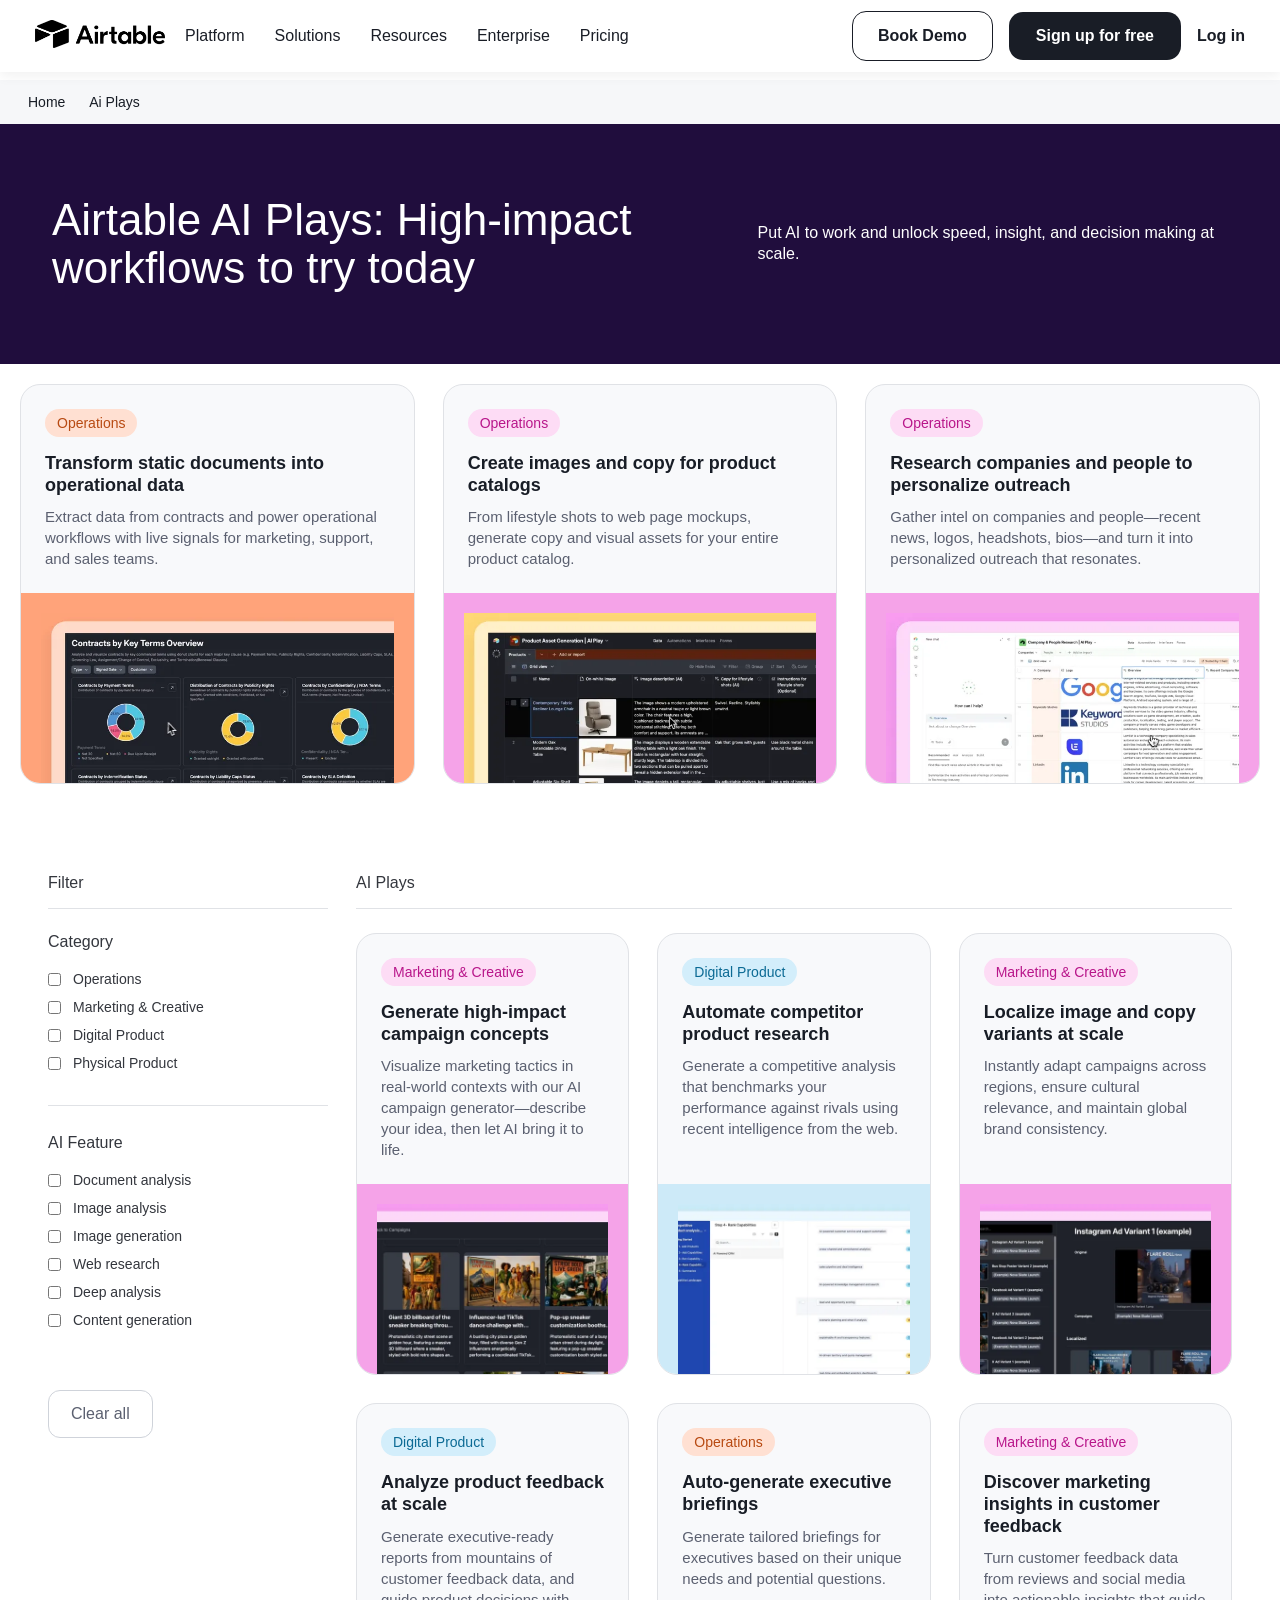
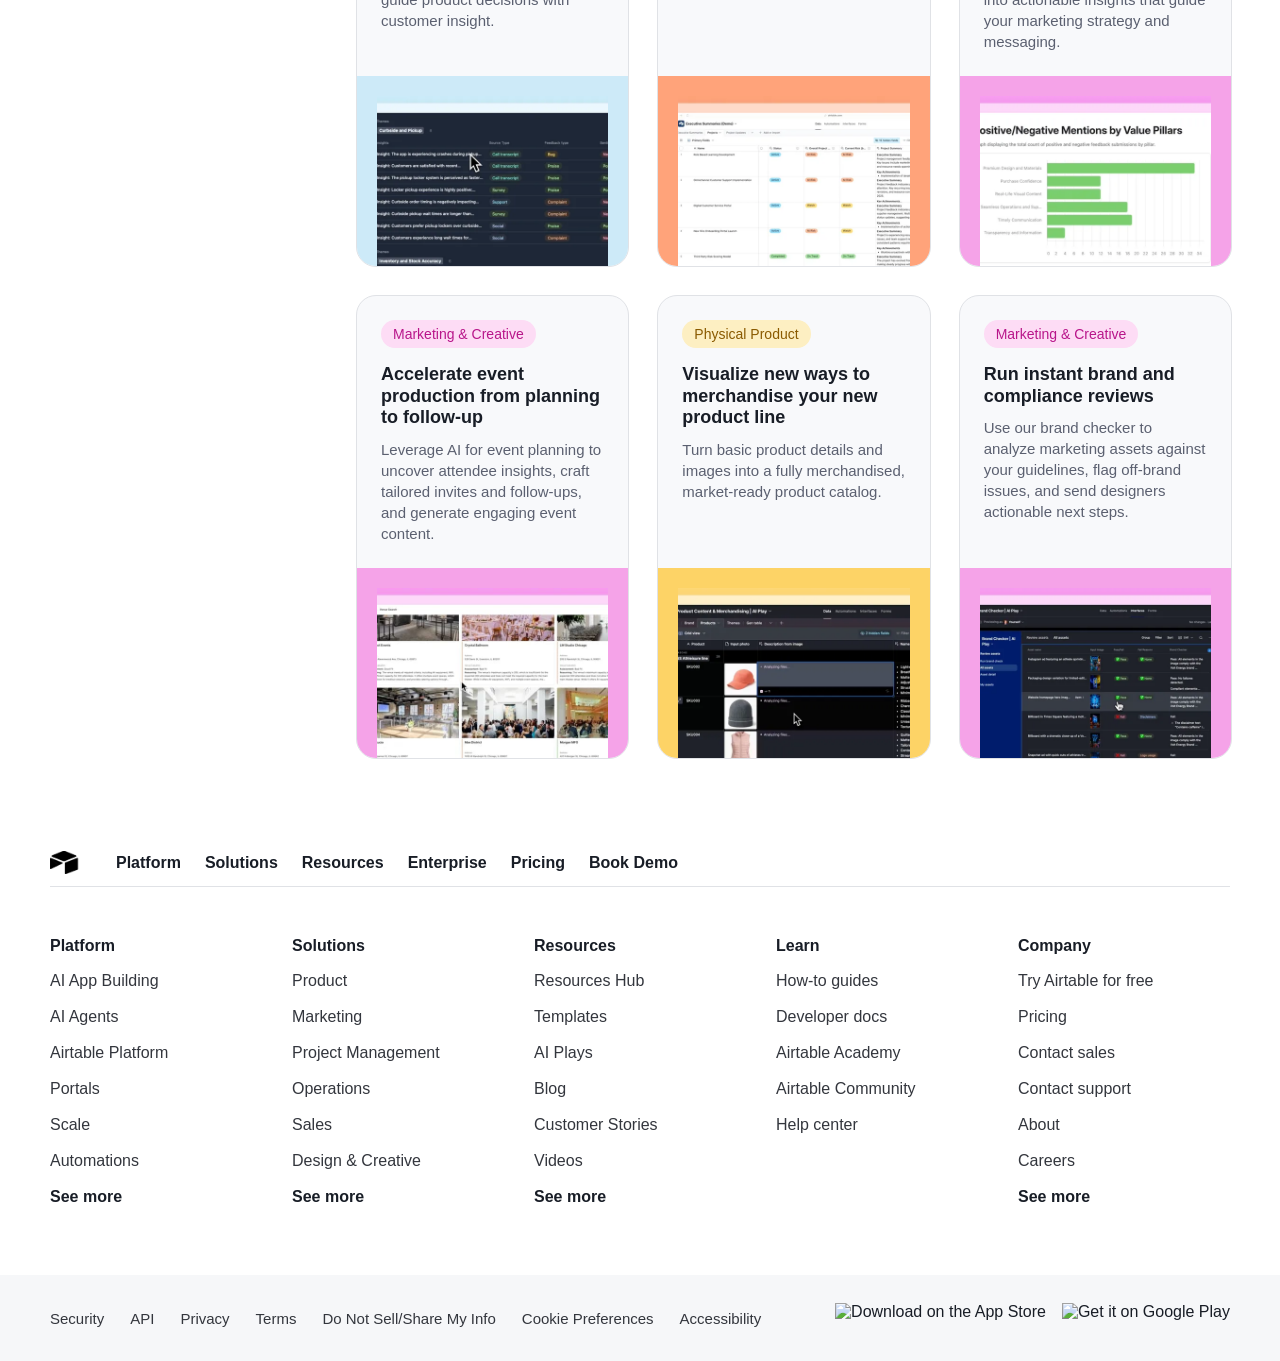
==== commit f4753e21: "responsive layout, ai palys hero fix" ====
--- a/ai-plays.html
+++ b/ai-plays.html
@@ -34,7 +34,7 @@
         <span>Ai Plays</span>
     </div>
 
-    <section class="play-hero">
+    <section class="plays-hero">
         <h1>Airtable AI Plays: High-impact workflows to try today</h1>
         <p>Put AI to work and unlock speed, insight, and decision making at scale.</p>
     </section>
--- a/style.css
+++ b/style.css
@@ -1,13 +1,18 @@
-*{
-margin: 0;
+* {
+    margin: 0;
     padding: 0;
     box-sizing: border-box;
     font-family: 'Segoe UI', sans-serif;
     text-decoration: none;
     list-style-type: none;
-
-}
-.nav-bar{
+}
+
+img,
+video {
+    max-width: 100%;
+}
+
+.nav-bar {
     display: flex;
     align-items: center;
     width: 100%;
@@ -20,9 +25,19 @@
     box-shadow: 0 4px 12px rgba(0, 0, 0, 0.06);
 }
 
-.nav-logo{
+.nav-logo {
     padding: 20px 0px;
     margin-right: 20px;
+}
+
+.nav-toggle {
+    display: none;
+    background: none;
+    border: none;
+    font-size: 24px;
+    color: #191d26;
+    cursor: pointer;
+    padding: 8px;
 }
 
 .nav-links {
@@ -33,11 +48,11 @@
     gap: 30px;
 }
 
-.nav-links a{
+.nav-links a {
     color: #191d26;
 }
 
-.nav-links i{
+.nav-links i {
     font-size: small;
     opacity: 30%;
 }
@@ -53,33 +68,25 @@
     padding: 15px 25px;
     border: 1px solid #191d26;
     border-radius: 14px;
-
     color: #191d26;
     background-color: white;
-
-    font-weight: 600;
-}
-
+    font-weight: 600;
+}
 
 .signup-btn {
     padding: 15px 27px;
     border-radius: 14px;
-
     color: white;
     background-color: #191d26;
-
-    font-weight: 600;
-}
-
+    font-weight: 600;
+}
 
 .login-btn {
     color: #191d26;
     font-weight: 600;
 }
 
-/*hero*/
-
-.hero{
+.hero {
     margin-top: 50px;
     padding-top: 80px;
 }
@@ -102,7 +109,6 @@
     color: #5c5656;
 }
 
-
 .hero-buttons {
     display: flex;
     justify-content: center;
@@ -110,8 +116,7 @@
     gap: 16px;
 }
 
-
-.started-btn{
+.started-btn {
     padding: 19px 30px;
     border-radius: 14px;
     color: white;
@@ -120,7 +125,7 @@
     font-weight: 600;
 }
 
-.hero-image{
+.hero-image {
     text-align: center;
     margin-top: 30px;
 }
@@ -148,8 +153,6 @@
     height: auto;
 }
 
-/* marquee section */
-
 .marquee-section {
     width: 100%;
     padding: 80px 0;
@@ -194,11 +197,9 @@
     to {
         transform: translateX(-100%);
     }
-} 
-
-/* workflow */
-
-.workflow-sect{
+}
+
+.workflow-sect {
     padding: 100px 35px;
     max-width: 1300px;
     margin: 0 auto;
@@ -211,15 +212,10 @@
     margin-bottom: 40px;
 }
 
-/* workflow section */
-
 .workflow-container {
     display: flex;
     gap: 35px;
 }
-
-
-/* left side */
 
 .workflow-sidebar {
     width: 240px;
@@ -234,9 +230,6 @@
     color: #365675;
     font-size: 18px;
 }
-
-
-/* active item */
 
 .workflow-item.active {
     color: #191d26;
@@ -254,9 +247,6 @@
     border-radius: 2px;
 }
 
-
-/* right side */
-
 .workflow-content {
     flex: 1;
     display: flex;
@@ -301,8 +291,6 @@
     white-space: nowrap;
 }
 
-/* agents at scale */
-
 .agents-card {
     padding: 0;
     overflow: hidden;
@@ -330,7 +318,6 @@
 .workflow-card-bottom {
     min-height: 210px;
     padding: 55px 48px;
-
     display: flex;
     justify-content: space-between;
     align-items: center;
@@ -354,8 +341,6 @@
     background: #191d26;
     color: white;
 }
-
-/* Omni 03 */
 
 .omni-card {
     width: 100%;
@@ -369,7 +354,6 @@
     color: white;
 }
 
-/* Full card background */
 .omni-visual {
     position: absolute;
     inset: 0;
@@ -427,8 +411,6 @@
     background: #191d26;
     color: white;
 }
-
-/* enterprise workflow */
 
 .enterprise-card {
     width: 100%;
@@ -490,13 +472,10 @@
     flex-shrink: 0;
 }
 
-/* AI PLAYS SECTION */
-
 .ai-plays-sect {
     padding: 48px 28px;
 }
 
-/* header */
 .ai-plays-header {
     display: grid;
     grid-template-columns: 1fr auto;
@@ -530,7 +509,6 @@
     border-radius: 12px;
 }
 
-/* cards grid */
 .ai-plays-cards {
     display: grid;
     grid-template-columns: repeat(6, 1fr);
@@ -557,7 +535,6 @@
     object-position: top left;
 }
 
-/* back fades in on hover */
 .ai-plays-back {
     position: absolute;
     inset: 0;
@@ -605,29 +582,6 @@
 .ai-plays-card:nth-child(3) { --bg: #1b1464; --fg: #fa91e0; }
 .ai-plays-card:nth-child(4) { --bg: #0b2e0f; --fg: #fdb827; }
 
-/* mobile: one column */
-@media (max-width: 768px) {
-    .ai-plays-cards {
-        grid-template-columns: 1fr;
-    }
-
-    .ai-plays-card:nth-child(n) {
-        grid-column: auto;
-    }
-
-    .ai-plays-header {
-        grid-template-columns: 1fr;
-    }
-
-    .ai-plays-link {
-        grid-column: 1;
-        grid-row: auto;
-        justify-self: start;
-    }
-}
-
-/* resources sect */
-
 .resources-sect {
     padding: 160px 62px 48px;
 }
@@ -684,17 +638,6 @@
     color: #5b6070;
 }
 
-@media (max-width: 768px) {
-    .resources-sect {
-        padding: 96px 28px 48px;
-    }
-
-    .resources-cards {
-        grid-template-columns: 1fr;
-    }
-}
-
-/* story card section */
 .story-card {
     position: relative;
     height: 490px;
@@ -766,7 +709,1229 @@
     border-radius: 12px;
 }
 
+.cta-sect {
+    margin: 32px 32px 100px;
+    padding: 40px;
+    border: 1px solid #e0e2e6;
+    border-radius: 20px;
+}
+
+.cta-title {
+    font-size: 36px;
+    font-weight: 400;
+    color: #33363d;
+    margin-bottom: 12px;
+}
+
+.cta-text {
+    font-size: 16px;
+    color: #33363d;
+    margin-bottom: 28px;
+}
+
+.cta-btn {
+    display: inline-block;
+    padding: 18px 25px;
+    background: #181d26;
+    color: #fff;
+    font-weight: 600;
+    border-radius: 12px;
+}
+
+.footer {
+    color: #181d26;
+}
+
+.footer-top {
+    display: flex;
+    align-items: center;
+    gap: 36px;
+    margin: 0 50px;
+    padding: 12px 0;
+    border-bottom: 1px solid #e0e2e6;
+}
+
+.footer-links {
+    display: flex;
+    gap: 24px;
+    font-weight: 600;
+}
+
+.footer-links a {
+    color: #181d26;
+}
+
+.footer-socials {
+    display: flex;
+    gap: 28px;
+    margin-left: auto;
+    font-size: 18px;
+}
+
+.footer-socials a {
+    color: #8b909b;
+}
+
+.footer-columns {
+    display: grid;
+    grid-template-columns: repeat(5, 1fr);
+    gap: 30px;
+    padding: 50px 50px 60px;
+}
+
+.footer-col h4 {
+    margin-bottom: 8px;
+    font-size: 16px;
+    font-weight: 600;
+}
+
+.footer-col a {
+    display: block;
+    padding: 9px 0;
+    font-size: 16px;
+    color: #33363d;
+}
+
+.footer-col .footer-more {
+    font-weight: 600;
+    color: #181d26;
+}
+
+.footer-bottom {
+    display: flex;
+    justify-content: space-between;
+    align-items: center;
+    padding: 28px 50px;
+    background: #f6f7f9;
+}
+
+.footer-legal {
+    display: flex;
+    gap: 26px;
+    font-size: 15px;
+    font-weight: 500;
+}
+
+.footer-legal a {
+    color: #33363d;
+}
+
+.footer-apps {
+    display: flex;
+    gap: 16px;
+}
+
+.builders-crumbs {
+    margin-top: 80px;
+    padding: 14px 28px;
+    background: #f6f7f9;
+    font-size: 14px;
+    color: #181d26;
+}
+
+.builders-crumbs a {
+    color: #181d26;
+}
+
+.builders-crumbs i {
+    margin: 0 10px;
+    font-size: 10px;
+    opacity: 0.4;
+}
+
+.builders-hero {
+    max-width: 760px;
+    margin: 0 auto;
+    padding: 40px 28px 0;
+    text-align: center;
+}
+
+.builders-hero h1 {
+    margin-bottom: 20px;
+    font-size: 36px;
+    font-weight: 400;
+    color: #33363d;
+}
+
+.builders-hero p {
+    font-size: 15px;
+    line-height: 1.3;
+    color: #5b6070;
+}
+
+.builders-feature {
+    display: grid;
+    grid-template-columns: repeat(2, minmax(0, 1fr));
+    align-items: center;
+    gap: 40px;
+    padding: 120px 28px;
+}
+
+.builders-label {
+    font-size: 12px;
+    color: #33363d;
+}
+
+.builders-feature-text h2 {
+    margin: 6px 0 24px;
+    font-size: 48px;
+    font-weight: 600;
+    line-height: 1.1;
+    color: #181d26;
+}
+
+.builders-feature-text p {
+    margin-bottom: 28px;
+    max-width: 450px;
+    font-size: 18px;
+    line-height: 1.6;
+    color: #33363d;
+}
+
+.builders-btn {
+    display: inline-block;
+    padding: 18px 25px;
+    background: #181d26;
+    color: #fff;
+    font-weight: 600;
+    border-radius: 12px;
+}
+
+.builders-feature video {
+    display: block;
+    width: 100%;
+    height: auto;
+}
+
+.builders-more {
+    padding: 60px 28px;
+}
+
+.builders-more h2 {
+    margin-bottom: 32px;
+    font-size: 32px;
+    font-weight: 400;
+    color: #181d26;
+}
+
+.builders-cards {
+    display: flex;
+    gap: 28px;
+    overflow-x: auto;
+    scrollbar-width: none;
+}
+
+.builders-cards::-webkit-scrollbar {
+    display: none;
+}
+
+.builders-card {
+    flex: 0 0 440px;
+    height: 488px;
+    display: flex;
+    flex-direction: column;
+    border: 1px solid #e0e2e6;
+    border-radius: 24px;
+    overflow: hidden;
+    color: #181d26;
+}
+
+.builders-card-text {
+    padding: 34px;
+}
+
+.builders-pill {
+    display: inline-block;
+    margin-bottom: 20px;
+    padding: 6px 12px;
+    background: #eceef1;
+    border-radius: 999px;
+    font-size: 14px;
+    color: #5b6070;
+}
+
+.builders-card h3 {
+    font-size: 18px;
+    font-weight: 600;
+    line-height: 1.2;
+}
+
+.builders-card img {
+    margin-top: auto;
+    width: 100%;
+    height: 280px;
+    object-fit: cover;
+    object-position: bottom;
+}
+
+.plays-hero {
+    display: grid;
+    grid-template-columns: 3fr 2fr;
+    align-items: center;
+    min-height: 240px;
+    padding: 40px 52px;
+    background: #200d3d;
+    color: #fff;
+}
+
+.plays-hero h1 {
+    max-width: 600px;
+    font-size: 44px;
+    font-weight: 400;
+    line-height: 1.1;
+}
+
+.plays-hero p {
+    font-size: 16px;
+    line-height: 1.3;
+}
+.plays-top {
+    display: grid;
+    grid-template-columns: repeat(3, minmax(0, 1fr));
+    gap: 28px;
+    padding: 20px 20px 0;
+}
+
+.plays-card {
+    display: flex;
+    flex-direction: column;
+    border: 1px solid #e0e2e6;
+    border-radius: 20px;
+    overflow: hidden;
+    background: #f8f9fb;
+    color: #181d26;
+}
+
+.plays-text {
+    padding: 24px;
+}
+
+.plays-tag {
+    display: inline-block;
+    margin-bottom: 16px;
+    padding: 6px 12px;
+    border-radius: 999px;
+    font-size: 14px;
+    background: var(--tag-bg);
+    color: var(--tag-fg);
+}
+
+.plays-card h3 {
+    margin-bottom: 10px;
+    font-size: 18px;
+    font-weight: 600;
+    line-height: 1.2;
+}
+
+.plays-card p {
+    font-size: 15px;
+    line-height: 1.4;
+    color: #5b6070;
+}
+
+.plays-card img {
+    margin-top: auto;
+    width: 100%;
+    height: 190px;
+    padding: 20px 20px 0;
+    background: var(--tint);
+    object-fit: cover;
+    object-position: top;
+}
+
+.plays-ops { --tint: #ffa37a; --tag-bg: #ffe0d2; --tag-fg: #b84a12; }
+.plays-mkt { --tint: #f5a3e8; --tag-bg: #fddcf5; --tag-fg: #b8168a; }
+.plays-dig { --tint: #cdeaf8; --tag-bg: #d3eefb; --tag-fg: #0b6a94; }
+.plays-phy { --tint: #fdd366; --tag-bg: #fdefc2; --tag-fg: #8a5a00; }
+
+.plays-main {
+    display: grid;
+    grid-template-columns: 280px minmax(0, 1fr);
+    gap: 28px;
+    padding: 90px 48px 80px;
+}
+
+.plays-label {
+    margin-bottom: 24px;
+    padding-bottom: 16px;
+    border-bottom: 1px solid #e0e2e6;
+    font-size: 16px;
+    color: #33363d;
+}
+
+.plays-group {
+    margin-bottom: 28px;
+    padding-bottom: 28px;
+    border-bottom: 1px solid #e0e2e6;
+}
+
+.plays-group:last-of-type {
+    border-bottom: none;
+}
+
+.plays-group h4 {
+    display: flex;
+    justify-content: space-between;
+    align-items: center;
+    margin-bottom: 14px;
+    font-size: 16px;
+    font-weight: 400;
+    color: #33363d;
+}
+
+.plays-group h4 i {
+    font-size: 12px;
+    color: #5b6070;
+}
+
+.plays-group label {
+    display: flex;
+    align-items: center;
+    gap: 12px;
+    padding: 6px 0;
+    font-size: 14px;
+    color: #33363d;
+    cursor: pointer;
+}
+
+.plays-clear {
+    padding: 14px 22px;
+    border: 1px solid #cfd3da;
+    border-radius: 12px;
+    background: #fff;
+    font-size: 16px;
+    color: #5b6070;
+    cursor: pointer;
+}
+
+.plays-grid {
+    display: grid;
+    grid-template-columns: repeat(3, minmax(0, 1fr));
+    gap: 28px;
+}
+
+.product-main {
+    display: grid;
+    grid-template-columns: minmax(0, 1fr) clamp(400px, 39vw, 530px);
+    gap: clamp(40px, 10vw, 140px);
+    padding: 40px 24px 100px;
+}
+
+.product-label {
+    display: inline-block;
+    margin-bottom: 14px;
+    font-size: 16px;
+    font-weight: 500;
+    color: #181d26;
+}
+
+.product-label i {
+    margin-right: 6px;
+    color: #e8457a;
+}
+
+.product-info h1 {
+    margin-bottom: 40px;
+    font-size: 48px;
+    font-weight: 500;
+    line-height: 1.15;
+    color: #2d3036;
+}
+
+.product-info p {
+    margin-bottom: 40px;
+    font-size: 19px;
+    line-height: 1.5;
+    color: #33363d;
+}
+
+.product-info img {
+    display: block;
+    width: 100%;
+    margin-bottom: 28px;
+    border-radius: 8px;
+}
+
+.product-info h3 {
+    margin-bottom: 18px;
+    font-size: 18px;
+    font-weight: 600;
+    color: #181d26;
+}
+
+.product-list {
+    padding-left: 32px;
+}
+
+.product-list li {
+    list-style-type: disc;
+    margin-bottom: 8px;
+    font-size: 19px;
+    line-height: 1.5;
+    color: #33363d;
+}
+
+.product-list strong {
+    font-weight: 600;
+    color: #181d26;
+}
+
+.product-form {
+    align-self: start;
+    padding: 30px;
+    background: #fff;
+    border-radius: 24px;
+    box-shadow: 0 10px 40px rgba(0, 0, 0, 0.1);
+}
+
+.product-form h2 {
+    margin-bottom: 24px;
+    font-size: 20px;
+    font-weight: 500;
+    color: #181d26;
+}
+
+.product-row {
+    display: grid;
+    grid-template-columns: 1fr 1fr;
+    gap: 8px;
+    margin-bottom: 10px;
+}
+
+.product-field {
+    display: block;
+    margin-bottom: 10px;
+    padding: 10px 14px 6px;
+    border: 1px solid #cfd3da;
+    border-radius: 12px;
+    background: #fff;
+}
+
+.product-row .product-field {
+    margin-bottom: 0;
+}
+
+.product-field span {
+    display: block;
+    margin-bottom: 6px;
+    font-size: 13px;
+    color: #33363d;
+}
+
+.product-field b {
+    font-weight: 400;
+    color: #d6336c;
+}
+
+.product-field input,
+.product-field select {
+    width: 100%;
+    height: 28px;
+    border: none;
+    outline: none;
+    background: transparent;
+    font-size: 16px;
+}
+
+.product-consent {
+    margin: 24px 0 28px;
+    font-size: 14px;
+    line-height: 1.4;
+    color: #6b7080;
+}
+
+.product-consent a {
+    color: #1b61c9;
+    text-decoration: underline;
+}
+
+.product-btn {
+    width: 100%;
+    padding: 20px;
+    border: none;
+    border-radius: 12px;
+    background: #181d26;
+    color: #fff;
+    font-size: 16px;
+    font-weight: 600;
+    cursor: pointer;
+}
+
+.product-explore {
+    padding: 60px 24px 80px;
+}
+
+.product-explore-top {
+    display: flex;
+    justify-content: space-between;
+    align-items: center;
+    margin-bottom: 40px;
+}
+
+.product-explore-top h2 {
+    font-size: 22px;
+    font-weight: 400;
+    color: #181d26;
+}
+
+.product-explore-top a {
+    font-size: 18px;
+    color: #1b61c9;
+}
+
+.product-cats {
+    display: grid;
+    grid-template-columns: repeat(5, 1fr);
+    text-align: center;
+}
+
+.product-cats a {
+    font-size: 18px;
+    color: #33363d;
+}
+
+.product-cats i {
+    display: block;
+    margin: 0 auto 12px;
+    font-size: 24px;
+}
+
+.product-cats a:nth-child(1) i,
+.product-cats a:nth-child(2) i { color: #e8457a; }
+.product-cats a:nth-child(3) i { color: #2fa84f; }
+.product-cats a:nth-child(4) i { color: #7a5af8; }
+.product-cats a:nth-child(5) i { color: #f59e0b; }
+
+.stories-hero {
+    padding: 50px 0 40px;
+    background: #f6f7f9;
+    text-align: center;
+}
+
+.stories-kicker {
+    margin-bottom: 10px;
+    font-size: 32px;
+    font-weight: 400;
+    color: #4a4e59;
+}
+
+.stories-hero h1 {
+    margin-bottom: 40px;
+    font-size: 40px;
+    font-weight: 500;
+    color: #181d26;
+}
+
+.stories-slides {
+    --w: 64vw;
+    display: flex;
+    gap: 20px;
+    padding: 0 calc((100vw - var(--w)) / 2);
+    overflow-x: auto;
+    scroll-snap-type: x mandatory;
+    scrollbar-width: none;
+    text-align: left;
+}
+
+.stories-slides::-webkit-scrollbar {
+    display: none;
+}
+
+.stories-slide {
+    position: relative;
+    flex: 0 0 var(--w);
+    aspect-ratio: 16 / 9;
+    border-radius: 24px;
+    overflow: hidden;
+    scroll-snap-align: center;
+    color: #fff;
+}
+
+.stories-slide img {
+    position: absolute;
+    inset: 0;
+    width: 100%;
+    height: 100%;
+    object-fit: cover;
+}
+
+.stories-slide::after {
+    content: "";
+    position: absolute;
+    inset: 0;
+    background: linear-gradient(to top, rgba(0, 0, 0, 0.7), rgba(0, 0, 0, 0.05) 60%);
+}
+
+.stories-slide-text,
+.stories-slide-btn {
+    position: absolute;
+    z-index: 1;
+}
+
+.stories-slide-text {
+    left: 32px;
+    bottom: 32px;
+    max-width: 65%;
+}
+
+.stories-slide-text span {
+    display: block;
+    margin-bottom: 10px;
+    font-size: 14px;
+}
+
+.stories-slide-text h3 {
+    font-size: 30px;
+    font-weight: 500;
+    line-height: 1.2;
+}
+
+.stories-slide-btn {
+    right: 32px;
+    bottom: 32px;
+    padding: 14px 22px;
+    border: 1px solid #fff;
+    border-radius: 10px;
+    background: rgba(0, 0, 0, 0.25);
+    color: #fff;
+    font-weight: 600;
+}
+
+.stories-dots {
+    display: flex;
+    justify-content: center;
+    align-items: center;
+    gap: 8px;
+    margin-top: 36px;
+}
+
+.stories-dots span {
+    width: 70px;
+    height: 2px;
+    background: #cfd3da;
+}
+
+.stories-dots span.active {
+    background: #181d26;
+}
+
+.stories-dots i {
+    margin-left: 24px;
+    color: #b0b4bd;
+}
+
+.stories-trust {
+    padding: 60px 24px 50px;
+    text-align: center;
+}
+
+.stories-trust p {
+    margin-bottom: 30px;
+    font-size: 14px;
+    color: #5b6070;
+}
+
+.stories-logos {
+    display: flex;
+    justify-content: center;
+    align-items: center;
+    flex-wrap: wrap;
+    gap: 60px;
+}
+
+.stories-logos img {
+    height: 28px;
+    width: auto;
+}
+
+.stories-grid {
+    display: grid;
+    grid-template-columns: repeat(3, minmax(0, 1fr));
+    gap: 22px;
+    padding: 0 24px;
+}
+
+.stories-card {
+    border: 1px solid #e0e2e6;
+    border-radius: 16px;
+    overflow: hidden;
+    background: #f8f9fb;
+    color: #181d26;
+}
+
+.stories-photo {
+    display: block;
+    width: 100%;
+    aspect-ratio: 16 / 9;
+    object-fit: cover;
+}
+
+.stories-body {
+    padding: 18px 18px 22px;
+}
+
+.stories-logo {
+    display: block;
+    height: 24px;
+    width: auto;
+    max-width: 140px;
+    object-fit: contain;
+    object-position: left;
+    margin-bottom: 14px;
+}
+
+.stories-body h3 {
+    font-size: 15px;
+    font-weight: 600;
+    line-height: 1.35;
+}
+
+.stories-more {
+    padding: 40px 0 100px;
+    text-align: center;
+}
+
+.stories-more a {
+    display: inline-block;
+    padding: 14px 24px;
+    border: 1px solid #181d26;
+    border-radius: 12px;
+    background: #fff;
+    font-weight: 600;
+    color: #181d26;
+}
+
+.stories-join {
+    display: flex;
+    justify-content: space-between;
+    align-items: center;
+    gap: 24px;
+    padding: 70px 24px;
+    background: #eef3fb;
+}
+
+.stories-join h2 {
+    font-size: 28px;
+    font-weight: 300;
+    color: #33363d;
+}
+
+.stories-join-btn {
+    padding: 18px 25px;
+    background: #181d26;
+    color: #fff;
+    font-weight: 600;
+    border-radius: 12px;
+    white-space: nowrap;
+}
+
+@media (max-width: 1100px) {
+    .nav-bar {
+        flex-wrap: wrap;
+        padding: 0 24px;
+        max-height: 100vh;
+        overflow-y: auto;
+    }
+
+    .nav-logo {
+        margin-right: auto;
+    }
+
+    .nav-toggle {
+        display: block;
+    }
+
+    .nav-links,
+    .nav-buttons {
+        display: none;
+        width: 100%;
+    }
+
+    .nav-bar.open .nav-links {
+        display: flex;
+        flex-direction: column;
+        align-items: stretch;
+        gap: 0;
+        padding-top: 8px;
+    }
+
+    .nav-links li {
+        display: flex;
+        justify-content: space-between;
+        align-items: center;
+        padding: 16px 0;
+        border-bottom: 1px solid #eeeeee;
+    }
+
+    .nav-bar.open .nav-buttons {
+        display: flex;
+        flex-direction: column;
+        align-items: stretch;
+        margin-left: 0;
+        padding: 20px 0 24px;
+        gap: 12px;
+    }
+
+    .demo-btn,
+    .signup-btn,
+    .login-btn {
+        text-align: center;
+    }
+
+    .login-btn {
+        padding: 12px 0;
+    }
+}
+
+@media (max-width: 1024px) {
+    .workflow-sect {
+        padding: 70px 28px;
+    }
+
+    .workflow-container {
+        flex-direction: column;
+        gap: 24px;
+    }
+
+    .workflow-sidebar {
+        position: static;
+        width: 100%;
+        display: flex;
+        overflow-x: auto;
+        scrollbar-width: none;
+    }
+
+    .workflow-sidebar::-webkit-scrollbar {
+        display: none;
+    }
+
+    .workflow-item {
+        white-space: nowrap;
+        flex-shrink: 0;
+    }
+
+    .enterprise-card {
+        grid-template-columns: 1fr;
+        min-height: auto;
+        gap: 40px;
+    }
+
+    .ai-plays-cards {
+        grid-template-columns: repeat(2, 1fr);
+        gap: 24px;
+    }
+
+    .ai-plays-card:nth-child(n) {
+        grid-column: auto;
+    }
+
+    .ai-plays-back p {
+        font-size: 26px;
+    }
+
+    .resources-sect {
+        padding: 100px 32px 40px;
+    }
+
+    .resources-cards {
+        gap: 24px;
+    }
+
+    .story-content {
+        top: 40px;
+        left: 40px;
+        right: 40px;
+    }
+
+    .story-bottom {
+        left: 40px;
+        bottom: 40px;
+    }
+
+    .story-btn {
+        right: 40px;
+        bottom: 40px;
+    }
+
+    .story-quote {
+        font-size: 32px;
+    }
+
+    .footer-top {
+        flex-wrap: wrap;
+        margin: 0 32px;
+        row-gap: 16px;
+    }
+
+    .footer-columns {
+        padding: 40px 32px 50px;
+        gap: 20px;
+    }
+
+    .footer-bottom {
+        padding: 28px 32px;
+        gap: 20px;
+        flex-wrap: wrap;
+    }
+
+    .footer-legal {
+        flex-wrap: wrap;
+        gap: 16px 22px;
+    }
+
+    .builders-feature {
+        padding: 80px 28px;
+    }
+
+    .builders-feature-text h2 {
+        font-size: 40px;
+    }
+
+    .plays-hero {
+        padding: 50px 48px 60px;
+    }
+
+    .plays-hero h1 {
+        font-size: 36px;
+    }
+
+    .plays-top {
+        gap: 20px;
+    }
+
+    .plays-main {
+        grid-template-columns: 220px minmax(0, 1fr);
+        padding: 60px 32px;
+    }
+
+    .plays-grid {
+        grid-template-columns: repeat(2, minmax(0, 1fr));
+        gap: 20px;
+    }
+
+    .product-main {
+        grid-template-columns: 1fr;
+        gap: 40px;
+        padding: 40px 28px 70px;
+    }
+
+    .product-form {
+        max-width: 600px;
+    }
+
+    .product-info h1 {
+        font-size: 40px;
+    }
+
+    .product-explore {
+        padding: 50px 28px 60px;
+    }
+
+    .stories-slides {
+        --w: 76vw;
+    }
+
+    .stories-slide-text h3 {
+        font-size: 26px;
+    }
+
+    .stories-grid {
+        grid-template-columns: repeat(2, minmax(0, 1fr));
+    }
+}
+
 @media (max-width: 768px) {
+    .nav-bar {
+        padding: 0 20px;
+    }
+
+    .nav-logo {
+        padding: 14px 0;
+    }
+
+    .nav-logo img {
+        width: 110px;
+    }
+
+    .hero {
+        margin-top: 40px;
+        padding-top: 40px;
+    }
+
+    .hero-header {
+        padding: 0 20px;
+    }
+
+    .hero-header h1 {
+        font-size: 30px;
+        line-height: 1.2;
+    }
+
+    .hero-header p {
+        padding: 20px 0 24px;
+    }
+
+    .hero-buttons {
+        flex-wrap: wrap;
+    }
+
+    .started-btn,
+    .hero-demo-btn {
+        padding: 16px 24px;
+    }
+
+    .hero-video {
+        width: 92%;
+    }
+
+    .marquee-section {
+        padding: 50px 0;
+    }
+
+    .marquee-section h2 {
+        padding: 0 20px;
+        margin-bottom: 30px;
+    }
+
+    .logo-track {
+        gap: 40px;
+        padding-right: 40px;
+    }
+
+    .logo-track img {
+        height: 36px;
+    }
+
+    .workflow-sect {
+        padding: 50px 20px;
+    }
+
+    .workflow-title {
+        font-size: 26px;
+        margin-bottom: 28px;
+    }
+
+    .workflow-item {
+        font-size: 16px;
+        padding: 14px 18px;
+    }
+
+    .workflow-card {
+        flex-direction: column;
+        align-items: flex-start;
+        gap: 24px;
+        padding: 32px 24px;
+        min-height: auto;
+    }
+
+    .workflow-card h3 {
+        font-size: 22px;
+    }
+
+    .agents-card,
+    .omni-card {
+        padding: 0;
+    }
+
+    .workflow-card-video {
+        height: 200px;
+    }
+
+    .workflow-card-bottom {
+        flex-direction: column;
+        align-items: flex-start;
+        gap: 24px;
+        min-height: auto;
+        padding: 32px 24px;
+    }
+
+    .omni-card {
+        min-height: 420px;
+    }
+
+    .omni-card .workflow-card-bottom {
+        min-height: 420px;
+        padding: 32px 24px;
+    }
+
+    .omni-gif {
+        width: 32%;
+        left: 22%;
+    }
+
+    .enterprise-card {
+        padding: 32px 24px;
+        gap: 32px;
+    }
+
+    .enterprise-intro h3 {
+        font-size: 22px;
+    }
+
+    .enterprise-icon {
+        margin-bottom: 28px;
+    }
+
+    .ai-plays-sect {
+        padding: 40px 20px;
+    }
+
+    .ai-plays-title {
+        font-size: 26px;
+    }
+
+    .ai-plays-header {
+        grid-template-columns: 1fr;
+    }
+
+    .ai-plays-link {
+        grid-column: 1;
+        grid-row: auto;
+        justify-self: start;
+    }
+
+    .ai-plays-cards {
+        grid-template-columns: 1fr;
+        gap: 20px;
+        margin-top: 28px;
+    }
+
+    .ai-plays-card {
+        height: 360px;
+        border-radius: 28px;
+    }
+
+    .ai-plays-back {
+        padding: 24px;
+        gap: 24px;
+    }
+
+    .ai-plays-back p {
+        font-size: 22px;
+    }
+
+    .ai-plays-back a {
+        padding: 12px 26px;
+        font-size: 18px;
+    }
+
+    .resources-sect {
+        padding: 70px 20px 40px;
+    }
+
+    .resources-title {
+        font-size: 28px;
+        margin-bottom: 28px;
+    }
+
+    .resources-cards {
+        grid-template-columns: 1fr;
+    }
+
+    .resources-img {
+        height: 190px;
+    }
+
     .story-card {
         height: auto;
         min-height: 480px;
@@ -775,6 +1940,7 @@
         flex-direction: column;
         justify-content: space-between;
         gap: 40px;
+        margin-top: 40px;
     }
 
     .story-content,
@@ -794,40 +1960,7 @@
     .story-btn {
         align-self: flex-start;
     }
-}
-
-/* cta section */
-
-.cta-sect {
-    margin: 32px 32px 100px;
-    padding: 40px;
-    border: 1px solid #e0e2e6;
-    border-radius: 20px;
-}
-
-.cta-title {
-    font-size: 36px;
-    font-weight: 400;
-    color: #33363d;
-    margin-bottom: 12px;
-}
-
-.cta-text {
-    font-size: 16px;
-    color: #33363d;
-    margin-bottom: 28px;
-}
-
-.cta-btn {
-    display: inline-block;
-    padding: 18px 25px;
-    background: #181d26;
-    color: #fff;
-    font-weight: 600;
-    border-radius: 12px;
-}
-
-@media (max-width: 768px) {
+
     .cta-sect {
         margin: 32px 16px 64px;
         padding: 28px;
@@ -836,99 +1969,8 @@
     .cta-title {
         font-size: 28px;
     }
-}
-
-/* footer */
-
-.footer {
-    color: #181d26;
-}
-
-/* top row */
-.footer-top {
-    display: flex;
-    align-items: center;
-    gap: 36px;
-    margin: 0 50px;
-    padding: 12px 0;
-    border-bottom: 1px solid #e0e2e6;
-}
-
-.footer-links {
-    display: flex;
-    gap: 24px;
-    font-weight: 600;
-}
-
-.footer-links a {
-    color: #181d26;
-}
-
-.footer-socials {
-    display: flex;
-    gap: 28px;
-    margin-left: auto;
-    font-size: 18px;
-}
-
-.footer-socials a {
-    color: #8b909b;
-}
-
-/* link columns */
-.footer-columns {
-    display: grid;
-    grid-template-columns: repeat(5, 1fr);
-    gap: 30px;
-    padding: 50px 50px 60px;
-}
-
-.footer-col h4 {
-    margin-bottom: 8px;
-    font-size: 16px;
-    font-weight: 600;
-}
-
-.footer-col a {
-    display: block;
-    padding: 9px 0;
-    font-size: 16px;
-    color: #33363d;
-}
-
-.footer-col .footer-more {
-    font-weight: 600;
-    color: #181d26;
-}
-
-/* bottom bar */
-.footer-bottom {
-    display: flex;
-    justify-content: space-between;
-    align-items: center;
-    padding: 28px 50px;
-    background: #f6f7f9;
-}
-
-.footer-legal {
-    display: flex;
-    gap: 26px;
-    font-size: 15px;
-    font-weight: 500;
-}
-
-.footer-legal a {
-    color: #33363d;
-}
-
-.footer-apps {
-    display: flex;
-    gap: 16px;
-}
-
-@media (max-width: 768px) {
+
     .footer-top {
-        flex-wrap: wrap;
         margin: 0 20px;
     }
 
@@ -953,821 +1995,265 @@
         padding: 28px 20px;
     }
 
-    .footer-legal {
-        flex-wrap: wrap;
-        gap: 16px;
-    }
-}
-
-/* builders & breakthroughs */
-
-.builders-crumbs {
-    margin-top: 80px;
-    padding: 14px 28px;
-    background: #f6f7f9;
-    font-size: 14px;
-    color: #181d26;
-}
-
-.builders-crumbs a {
-    color: #181d26;
-}
-
-.builders-crumbs i {
-    margin: 0 10px;
-    font-size: 10px;
-    opacity: 0.4;
-}
-
-/* hero */
-.builders-hero {
-    max-width: 760px;
-    margin: 0 auto;
-    padding: 40px 28px 0;
-    text-align: center;
-}
-
-.builders-hero h1 {
-    margin-bottom: 20px;
-    font-size: 36px;
-    font-weight: 400;
-    color: #33363d;
-}
-
-.builders-hero p {
-    font-size: 15px;
-    line-height: 1.3;
-    color: #5b6070;
-}
-
-/* episode 1 */
-.builders-feature {
-    display: grid;
-    grid-template-columns: repeat(2, minmax(0, 1fr));
-    align-items: center;
-    gap: 40px;
-    padding: 120px 28px;
-}
-
-.builders-label {
-    font-size: 12px;
-    color: #33363d;
-}
-
-.builders-feature-text h2 {
-    margin: 6px 0 24px;
-    font-size: 48px;
-    font-weight: 600;
-    line-height: 1.1;
-    color: #181d26;
-}
-
-.builders-feature-text p {
-    margin-bottom: 28px;
-    max-width: 450px;
-    font-size: 18px;
-    line-height: 1.6;
-    color: #33363d;
-}
-
-.builders-btn {
-    display: inline-block;
-    padding: 18px 25px;
-    background: #181d26;
-    color: #fff;
-    font-weight: 600;
-    border-radius: 12px;
-}
-
-.builders-feature video {
-    display: block;
-    width: 100%;
-    height: auto;
-}
-
-/* stay in builder mode */
-.builders-more {
-    padding: 60px 28px;
-}
-
-.builders-more h2 {
-    margin-bottom: 32px;
-    font-size: 32px;
-    font-weight: 400;
-    color: #181d26;
-}
-
-
-.builders-cards {
-    display: flex;
-    gap: 28px;
-    overflow-x: auto;
-    scrollbar-width: none;
-}
-
-.builders-cards::-webkit-scrollbar {
-    display: none;
-}
-
-.builders-card {
-    flex: 0 0 440px;
-    height: 488px;
-    display: flex;
-    flex-direction: column;
-    border: 1px solid #e0e2e6;
-    border-radius: 24px;
-    overflow: hidden;
-    color: #181d26;
-}
-
-.builders-card-text {
-    padding: 34px;
-}
-
-.builders-pill {
-    display: inline-block;
-    margin-bottom: 20px;
-    padding: 6px 12px;
-    background: #eceef1;
-    border-radius: 999px;
-    font-size: 14px;
-    color: #5b6070;
-}
-
-.builders-card h3 {
-    font-size: 18px;
-    font-weight: 600;
-    line-height: 1.2;
-}
-
-/* image sits at the bottom of the card */
-.builders-card img {
-    margin-top: auto;
-    width: 100%;
-    height: 280px;
-    object-fit: cover;
-    object-position: bottom;
-}
-
-@media (max-width: 768px) {
+    .builders-crumbs {
+        margin-top: 64px;
+        padding: 12px 20px;
+        font-size: 13px;
+    }
+
+    .builders-hero {
+        padding: 32px 20px 0;
+    }
+
+    .builders-hero h1 {
+        font-size: 28px;
+    }
+
     .builders-feature {
         grid-template-columns: 1fr;
-        padding: 60px 28px;
+        padding: 50px 20px;
+        gap: 28px;
     }
 
     .builders-feature-text h2 {
-        font-size: 34px;
+        font-size: 32px;
+    }
+
+    .builders-more {
+        padding: 40px 20px;
+    }
+
+    .builders-more h2 {
+        font-size: 26px;
     }
 
     .builders-card {
         flex-basis: 300px;
     }
-}
-
-/* ai plays page */
-
-/* hero */
-.plays-hero {
-    display: grid;
-    grid-template-columns: 1fr 1fr;
-    align-items: center;
-    gap: 40px;
-    padding: 50px 48px 60px;
-    background: #1d0b57;
-    color: #fff;
-}
-
-.plays-hero h1 {
-    max-width: 520px;
-    font-size: 44px;
-    font-weight: 400;
-    line-height: 1.15;
-}
-
-.plays-hero p {
-    max-width: 440px;
-    font-size: 16px;
-    line-height: 1.4;
-}
-
-/* featured row */
-.plays-top {
-    display: grid;
-    grid-template-columns: repeat(3, minmax(0, 1fr));
-    gap: 28px;
-    padding: 20px 20px 0;
-}
-
-/* card (used in both rows) */
-.plays-card {
-    display: flex;
-    flex-direction: column;
-    border: 1px solid #e0e2e6;
-    border-radius: 20px;
-    overflow: hidden;
-    background: #f8f9fb;
-    color: #181d26;
-}
-
-.plays-text {
-    padding: 24px;
-}
-
-.plays-tag {
-    display: inline-block;
-    margin-bottom: 16px;
-    padding: 6px 12px;
-    border-radius: 999px;
-    font-size: 14px;
-    background: var(--tag-bg);
-    color: var(--tag-fg);
-}
-
-.plays-card h3 {
-    margin-bottom: 10px;
-    font-size: 18px;
-    font-weight: 600;
-    line-height: 1.2;
-}
-
-.plays-card p {
-    font-size: 15px;
-    line-height: 1.4;
-    color: #5b6070;
-}
-
-.plays-card img {
-    margin-top: auto;
-    width: 100%;
-    height: 190px;
-    padding: 20px 20px 0;
-    background: var(--tint);
-    object-fit: cover;
-    object-position: top;
-}
-
-/* category colours */
-.plays-ops { --tint: #ffa37a; --tag-bg: #ffe0d2; --tag-fg: #b84a12; }
-.plays-mkt { --tint: #f5a3e8; --tag-bg: #fddcf5; --tag-fg: #b8168a; }
-.plays-dig { --tint: #cdeaf8; --tag-bg: #d3eefb; --tag-fg: #0b6a94; }
-.plays-phy { --tint: #fdd366; --tag-bg: #fdefc2; --tag-fg: #8a5a00; }
-
-/* filter + grid */
-.plays-main {
-    display: grid;
-    grid-template-columns: 280px minmax(0, 1fr);
-    gap: 28px;
-    padding: 90px 48px 80px;
-}
-
-.plays-label {
-    margin-bottom: 24px;
-    padding-bottom: 16px;
-    border-bottom: 1px solid #e0e2e6;
-    font-size: 16px;
-    color: #33363d;
-}
-
-.plays-group {
-    margin-bottom: 28px;
-    padding-bottom: 28px;
-    border-bottom: 1px solid #e0e2e6;
-}
-
-.plays-group:last-of-type {
-    border-bottom: none;
-}
-
-.plays-group h4 {
-    display: flex;
-    justify-content: space-between;
-    align-items: center;
-    margin-bottom: 14px;
-    font-size: 16px;
-    font-weight: 400;
-    color: #33363d;
-}
-
-.plays-group h4 i {
-    font-size: 12px;
-    color: #5b6070;
-}
-
-.plays-group label {
-    display: flex;
-    align-items: center;
-    gap: 12px;
-    padding: 6px 0;
-    font-size: 14px;
-    color: #33363d;
-    cursor: pointer;
-}
-
-.plays-clear {
-    padding: 14px 22px;
-    border: 1px solid #cfd3da;
-    border-radius: 12px;
-    background: #fff;
-    font-size: 16px;
-    color: #5b6070;
-    cursor: pointer;
-}
-
-.plays-grid {
-    display: grid;
-    grid-template-columns: repeat(3, minmax(0, 1fr));
-    gap: 28px;
-}
-
-@media (max-width: 768px) {
-    .plays-hero,
-    .plays-top,
-    .plays-main,
-    .plays-grid {
+
+    .builders-card-text {
+        padding: 24px;
+    }
+
+    .plays-hero {
         grid-template-columns: 1fr;
+        gap: 16px;
+        padding: 40px 24px 50px;
     }
 
     .plays-hero h1 {
-        font-size: 32px;
+        font-size: 30px;
+    }
+
+    .plays-top {
+        grid-template-columns: 1fr;
+        padding: 20px 20px 0;
     }
 
     .plays-main {
-        padding: 60px 20px;
-    }
-}
-
-/* productcentral page */
-
-.product-main {
-    display: grid;
-    grid-template-columns: minmax(0, 1fr) 530px;
-    gap: 140px;
-    padding: 40px 24px 100px;
-}
-
-/* left side */
-.product-label {
-    display: inline-block;
-    margin-bottom: 14px;
-    font-size: 16px;
-    font-weight: 500;
-    color: #181d26;
-}
-
-.product-label i {
-    margin-right: 6px;
-    color: #e8457a;
-}
-
-.product-info h1 {
-    margin-bottom: 40px;
-    font-size: 48px;
-    font-weight: 500;
-    line-height: 1.15;
-    color: #2d3036;
-}
-
-.product-info p {
-    margin-bottom: 40px;
-    font-size: 19px;
-    line-height: 1.5;
-    color: #33363d;
-}
-
-.product-info img {
-    display: block;
-    width: 100%;
-    margin-bottom: 28px;
-    border-radius: 8px;
-}
-
-.product-info h3 {
-    margin-bottom: 18px;
-    font-size: 18px;
-    font-weight: 600;
-    color: #181d26;
-}
-
-.product-list {
-    padding-left: 32px;
-}
-
-.product-list li {
-    list-style-type: disc;
-    margin-bottom: 8px;
-    font-size: 19px;
-    line-height: 1.5;
-    color: #33363d;
-}
-
-.product-list strong {
-    font-weight: 600;
-    color: #181d26;
-}
-
-/* form card */
-.product-form {
-    align-self: start;
-    padding: 30px;
-    background: #fff;
-    border-radius: 24px;
-    box-shadow: 0 10px 40px rgba(0, 0, 0, 0.1);
-}
-
-.product-form h2 {
-    margin-bottom: 24px;
-    font-size: 20px;
-    font-weight: 500;
-    color: #181d26;
-}
-
-.product-row {
-    display: grid;
-    grid-template-columns: 1fr 1fr;
-    gap: 8px;
-    margin-bottom: 10px;
-}
-
-.product-field {
-    display: block;
-    margin-bottom: 10px;
-    padding: 10px 14px 6px;
-    border: 1px solid #cfd3da;
-    border-radius: 12px;
-    background: #fff;
-}
-
-.product-row .product-field {
-    margin-bottom: 0;
-}
-
-.product-field span {
-    display: block;
-    margin-bottom: 6px;
-    font-size: 13px;
-    color: #33363d;
-}
-
-.product-field b {
-    font-weight: 400;
-    color: #d6336c;
-}
-
-.product-field input,
-.product-field select {
-    width: 100%;
-    height: 28px;
-    border: none;
-    outline: none;
-    background: transparent;
-    font-size: 16px;
-}
-
-.product-consent {
-    margin: 24px 0 28px;
-    font-size: 14px;
-    line-height: 1.4;
-    color: #6b7080;
-}
-
-.product-consent a {
-    color: #1b61c9;
-    text-decoration: underline;
-}
-
-.product-btn {
-    width: 100%;
-    padding: 20px;
-    border: none;
-    border-radius: 12px;
-    background: #181d26;
-    color: #fff;
-    font-size: 16px;
-    font-weight: 600;
-    cursor: pointer;
-}
-
-/* explore categories */
-.product-explore {
-    padding: 60px 24px 80px;
-}
-
-.product-explore-top {
-    display: flex;
-    justify-content: space-between;
-    align-items: center;
-    margin-bottom: 40px;
-}
-
-.product-explore-top h2 {
-    font-size: 22px;
-    font-weight: 400;
-    color: #181d26;
-}
-
-.product-explore-top a {
-    font-size: 18px;
-    color: #1b61c9;
-}
-
-.product-cats {
-    display: grid;
-    grid-template-columns: repeat(5, 1fr);
-    text-align: center;
-}
-
-.product-cats a {
-    font-size: 18px;
-    color: #33363d;
-}
-
-.product-cats i {
-    display: block;
-    margin: 0 auto 12px;
-    font-size: 24px;
-}
-.product-cats a:nth-child(1) i,
-.product-cats a:nth-child(2) i { color: #e8457a; }
-.product-cats a:nth-child(3) i { color: #2fa84f; }
-.product-cats a:nth-child(4) i { color: #7a5af8; }
-.product-cats a:nth-child(5) i { color: #f59e0b; }
-
-@media (max-width: 768px) {
+        grid-template-columns: 1fr;
+        gap: 32px;
+        padding: 40px 20px;
+    }
+
     .product-main {
-        grid-template-columns: 1fr;
-        gap: 40px;
+        padding: 28px 20px 60px;
     }
 
     .product-info h1 {
         font-size: 34px;
+        margin-bottom: 24px;
+    }
+
+    .product-info p,
+    .product-list li {
+        font-size: 17px;
+    }
+
+    .product-info p {
+        margin-bottom: 28px;
+    }
+
+    .product-explore {
+        padding: 40px 20px 50px;
     }
 
     .product-cats {
-        grid-template-columns: repeat(2, 1fr);
-        gap: 32px;
-    }
-}
-
-/* customer stories page */
-
-/* hero + slides */
-.stories-hero {
-    padding: 50px 0 40px;
-    background: #f6f7f9;
-    text-align: center;
-}
-
-.stories-kicker {
-    margin-bottom: 10px;
-    font-size: 32px;
-    font-weight: 400;
-    color: #4a4e59;
-}
-
-.stories-hero h1 {
-    margin-bottom: 40px;
-    font-size: 40px;
-    font-weight: 500;
-    color: #181d26;
-}
-
-
-.stories-slides {
-    display: flex;
-    gap: 20px;
-    padding: 0 20%;
-    overflow-x: auto;
-    scroll-snap-type: x mandatory;
-    scrollbar-width: none;
-    text-align: left;
-}
-
-.stories-slides::-webkit-scrollbar {
-    display: none;
-}
-
-.stories-slides {
-    --w: 64vw;   
-    display: flex;
-    gap: 20px;
-    padding: 0 calc((100vw - var(--w)) / 2);
-    overflow-x: auto;
-    scroll-snap-type: x mandatory;
-    scrollbar-width: none;
-    text-align: left;
-}
-
-.stories-slide {
-    position: relative;
-    flex: 0 0 var(--w);
-    aspect-ratio: 16 / 9;
-    border-radius: 24px;
-    overflow: hidden;
-    scroll-snap-align: center;
-    color: #fff;
-}
-
-
-.stories-slide::after {
-    content: "";
-    position: absolute;
-    inset: 0;
-    background: linear-gradient(to top, rgba(0, 0, 0, 0.7), rgba(0, 0, 0, 0.05) 60%);
-}
-
-.stories-slide-text,
-.stories-slide-btn {
-    position: absolute;
-    z-index: 1;
-}
-
-.stories-slide-text {
-    left: 32px;
-    bottom: 32px;
-    max-width: 65%;
-}
-
-.stories-slide-text span {
-    display: block;
-    margin-bottom: 10px;
-    font-size: 14px;
-}
-
-.stories-slide-text h3 {
-    font-size: 30px;
-    font-weight: 500;
-    line-height: 1.2;
-}
-
-.stories-slide-btn {
-    right: 32px;
-    bottom: 32px;
-    padding: 14px 22px;
-    border: 1px solid #fff;
-    border-radius: 10px;
-    background: rgba(0, 0, 0, 0.25);
-    color: #fff;
-    font-weight: 600;
-}
-
-/* indicator lines and arrow (decoration for now) */
-.stories-dots {
-    display: flex;
-    justify-content: center;
-    align-items: center;
-    gap: 8px;
-    margin-top: 36px;
-}
-
-.stories-dots span {
-    width: 70px;
-    height: 2px;
-    background: #cfd3da;
-}
-
-.stories-dots span.active {
-    background: #181d26;
-}
-
-.stories-dots i {
-    margin-left: 24px;
-    color: #b0b4bd;
-}
-
-/* trusted by */
-.stories-trust {
-    padding: 60px 24px 50px;
-    text-align: center;
-}
-
-.stories-trust p {
-    margin-bottom: 30px;
-    font-size: 14px;
-    color: #5b6070;
-}
-
-.stories-logos {
-    display: flex;
-    justify-content: center;
-    align-items: center;
-    flex-wrap: wrap;
-    gap: 60px;   /* spacing between logos */
-}
-
-.stories-logos img {
-    height: 28px;   /* logo size */
-    width: auto;
-}
-/* story cards */
-.stories-grid {
-    display: grid;
-    grid-template-columns: repeat(3, minmax(0, 1fr));
-    gap: 22px;
-    padding: 0 24px;
-}
-
-.stories-card {
-    border: 1px solid #e0e2e6;
-    border-radius: 16px;
-    overflow: hidden;
-    background: #f8f9fb;
-    color: #181d26;
-}
-
-.stories-photo {
-    display: block;
-    width: 100%;
-    aspect-ratio: 16 / 9;
-    object-fit: cover;
-}
-
-.stories-body {
-    padding: 18px 18px 22px;
-}
-
-.stories-logo {
-    display: block;
-    height: 24px;
-    width: auto;
-    margin-bottom: 14px;
-}
-
-.stories-body h3 {
-    font-size: 15px;
-    font-weight: 600;
-    line-height: 1.35;
-}
-
-/* load more */
-.stories-more {
-    padding: 40px 0 100px;
-    text-align: center;
-}
-
-.stories-more a {
-    display: inline-block;
-    padding: 14px 24px;
-    border: 1px solid #181d26;
-    border-radius: 12px;
-    background: #fff;
-    font-weight: 600;
-    color: #181d26;
-}
-
-/* join band */
-.stories-join {
-    display: flex;
-    justify-content: space-between;
-    align-items: center;
-    gap: 24px;
-    padding: 70px 24px;
-    background: #eef3fb;
-}
-
-.stories-join h2 {
-    font-size: 28px;
-    font-weight: 300;
-    color: #33363d;
-}
-
-.stories-join-btn {
-    padding: 18px 25px;
-    background: #181d26;
-    color: #fff;
-    font-weight: 600;
-    border-radius: 12px;
-    white-space: nowrap;
-}
-
-@media (max-width: 768px) {
+        grid-template-columns: repeat(3, 1fr);
+        gap: 32px 16px;
+    }
+
+    .stories-hero {
+        padding: 36px 0 32px;
+    }
+
+    .stories-kicker {
+        font-size: 22px;
+    }
+
+    .stories-hero h1 {
+        font-size: 28px;
+        padding: 0 20px;
+        margin-bottom: 28px;
+    }
+
     .stories-slides {
-        padding: 0 7.5%;
+        --w: 86vw;
     }
 
     .stories-slide {
-        flex-basis: 85%;
+        aspect-ratio: auto;
         height: 340px;
     }
 
     .stories-slide-text {
-        max-width: 90%;
-        bottom: 80px;
+        left: 24px;
+        bottom: 84px;
+        max-width: calc(100% - 48px);
     }
 
     .stories-slide-text h3 {
         font-size: 22px;
     }
 
+    .stories-slide-btn {
+        right: auto;
+        left: 24px;
+        bottom: 24px;
+    }
+
+    .stories-trust {
+        padding: 40px 20px 36px;
+    }
+
+    .stories-logos {
+        gap: 32px;
+    }
+
+    .stories-logos img {
+        height: 24px;
+    }
+
     .stories-grid {
-        grid-template-columns: 1fr;
-    }
-
-    .stories-logos {
-        gap: 30px;
+        padding: 0 20px;
+    }
+
+    .stories-more {
+        padding: 32px 0 60px;
     }
 
     .stories-join {
         flex-direction: column;
         align-items: flex-start;
+        padding: 50px 20px;
+    }
+
+    .stories-join h2 {
+        font-size: 24px;
+    }
+}
+
+@media (max-width: 480px) {
+    .hero-header h1 {
+        font-size: 26px;
+    }
+
+    .hero-buttons {
+        flex-direction: column;
+        align-items: stretch;
+    }
+
+    .started-btn,
+    .hero-demo-btn {
+        text-align: center;
+    }
+
+    .workflow-card-video {
+        height: 160px;
+    }
+
+    .ai-plays-card {
+        height: 320px;
+    }
+
+    .ai-plays-back p {
+        font-size: 20px;
+    }
+
+    .story-card {
+        min-height: 440px;
+    }
+
+    .story-quote {
+        font-size: 22px;
+    }
+
+    .cta-title {
+        font-size: 24px;
+    }
+
+    .footer-columns {
+        gap: 24px 16px;
+    }
+
+    .footer-col a {
+        font-size: 15px;
+    }
+
+    .builders-feature-text h2 {
+        font-size: 28px;
+    }
+
+    .builders-card {
+        flex-basis: 270px;
+    }
+
+    .plays-hero {
+        padding: 32px 20px 40px;
+    }
+
+    .plays-hero h1 {
+        font-size: 26px;
+    }
+
+    .plays-grid {
+        grid-template-columns: 1fr;
+    }
+
+    .product-info h1 {
+        font-size: 28px;
+    }
+
+    .product-form {
+        padding: 24px 20px;
+    }
+
+    .product-row {
+        grid-template-columns: 1fr;
+    }
+
+    .product-explore-top {
+        flex-wrap: wrap;
+        gap: 12px;
+    }
+
+    .product-cats {
+        grid-template-columns: repeat(2, 1fr);
+    }
+
+    .stories-slides {
+        --w: 88vw;
+    }
+
+    .stories-dots span {
+        width: 36px;
+    }
+
+    .stories-dots i {
+        margin-left: 12px;
+    }
+
+    .stories-grid {
+        grid-template-columns: 1fr;
     }
 }
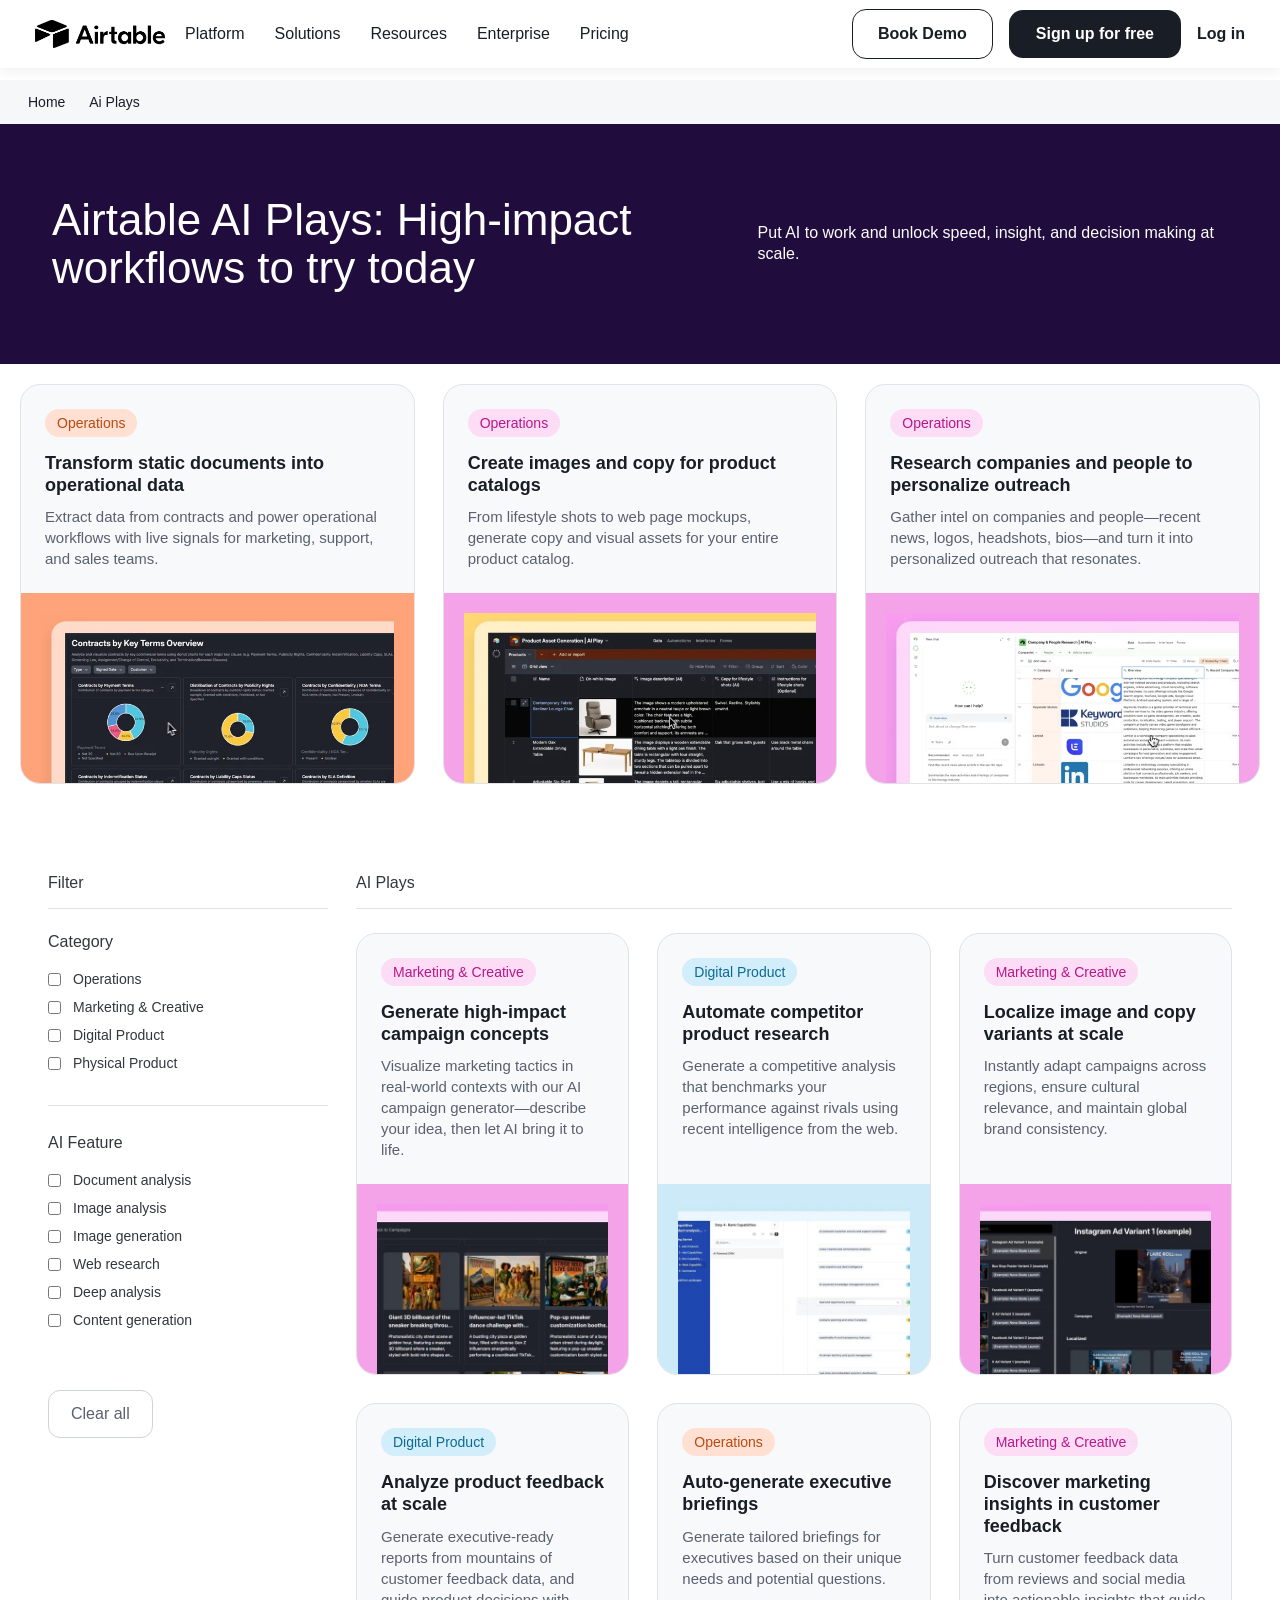
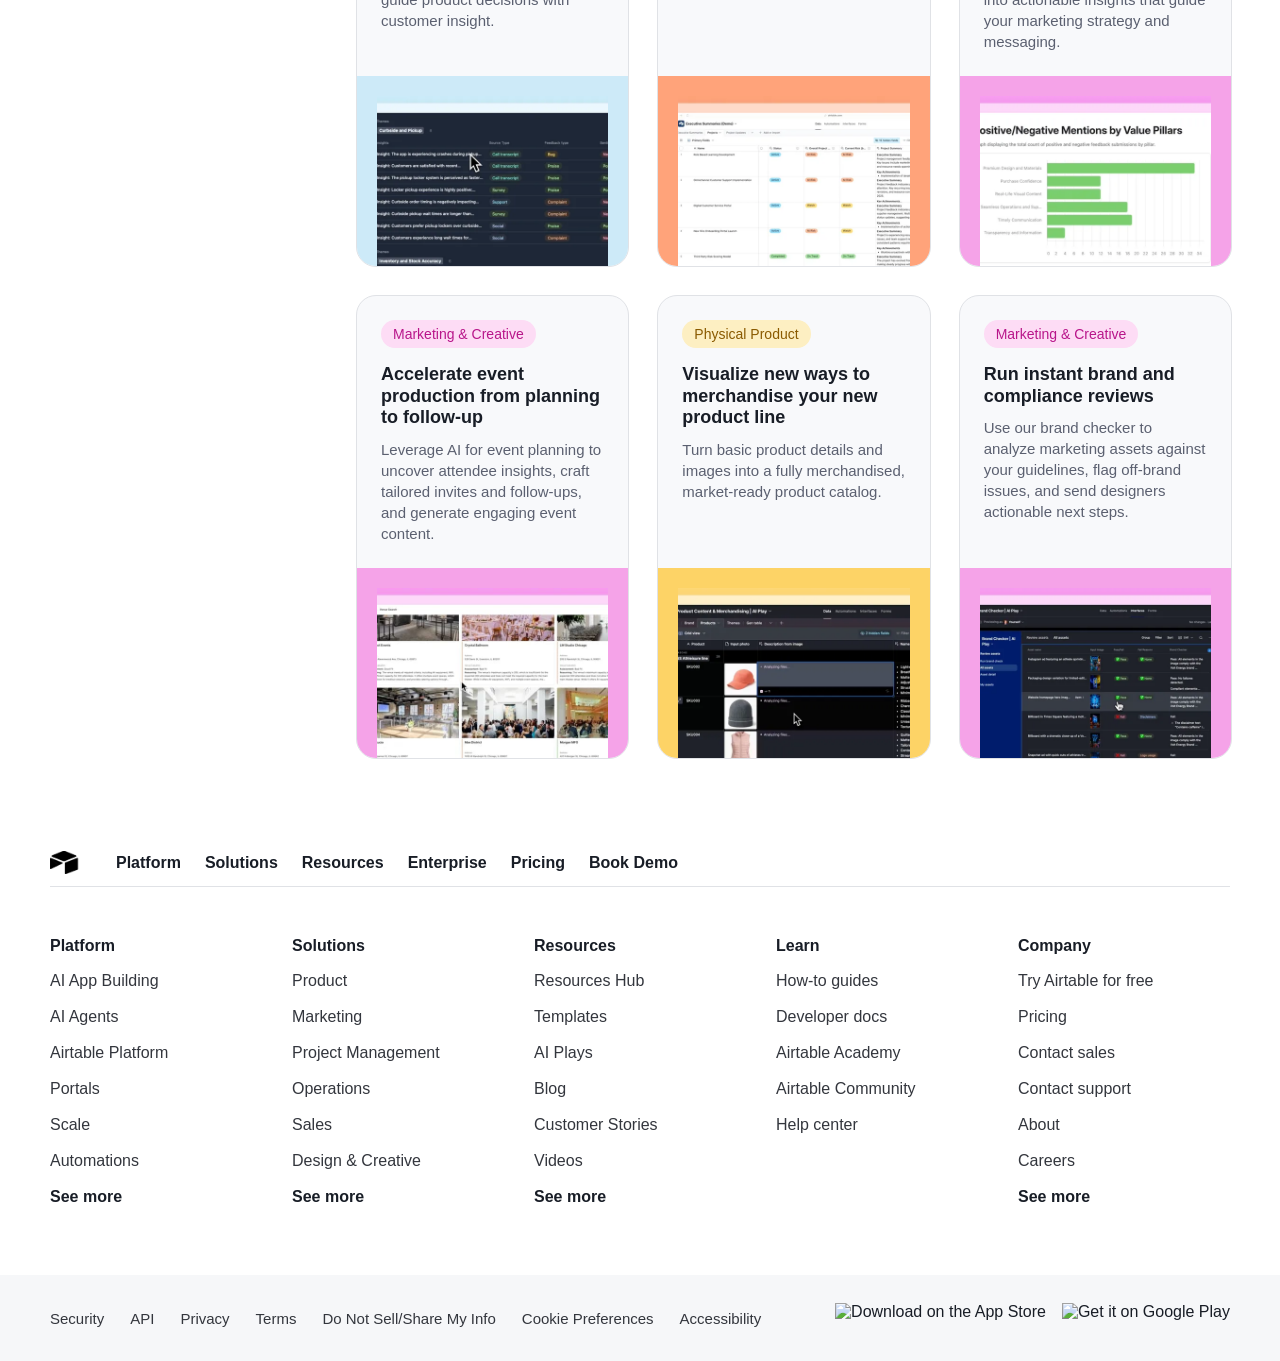
==== commit ca52750a: "link nav logo to hompage" ====
--- a/ai-plays.html
+++ b/ai-plays.html
@@ -10,8 +10,10 @@
 <body>
     <nav class="nav-bar">
         <div class="nav-logo">
-            <img src="./images/airtable logo.png" alt="" width="130">
-        </div>
+           <a href="./index.html">
+             <img src="./images/airtable logo.png" alt="Airtable home" width="130">
+           </a>
+       </div>
 
         <ul class="nav-links">
             <li><a href="">Platform</a><i class="fa-solid fa-angle-right"></i></li>
--- a/style.css
+++ b/style.css
@@ -5,11 +5,6 @@
     font-family: 'Segoe UI', sans-serif;
     text-decoration: none;
     list-style-type: none;
-}
-
-img,
-video {
-    max-width: 100%;
 }
 
 .nav-bar {
@@ -30,6 +25,11 @@
     margin-right: 20px;
 }
 
+.nav-logo a,
+.nav-logo img {
+    display: block;
+}
+
 .nav-toggle {
     display: none;
     background: none;
@@ -96,6 +96,11 @@
     font-weight: 400;
     font-size: 40px;
     line-height: 48px;
+}
+
+img,
+video {
+    max-width: 100%;
 }
 
 .hero-header p {
